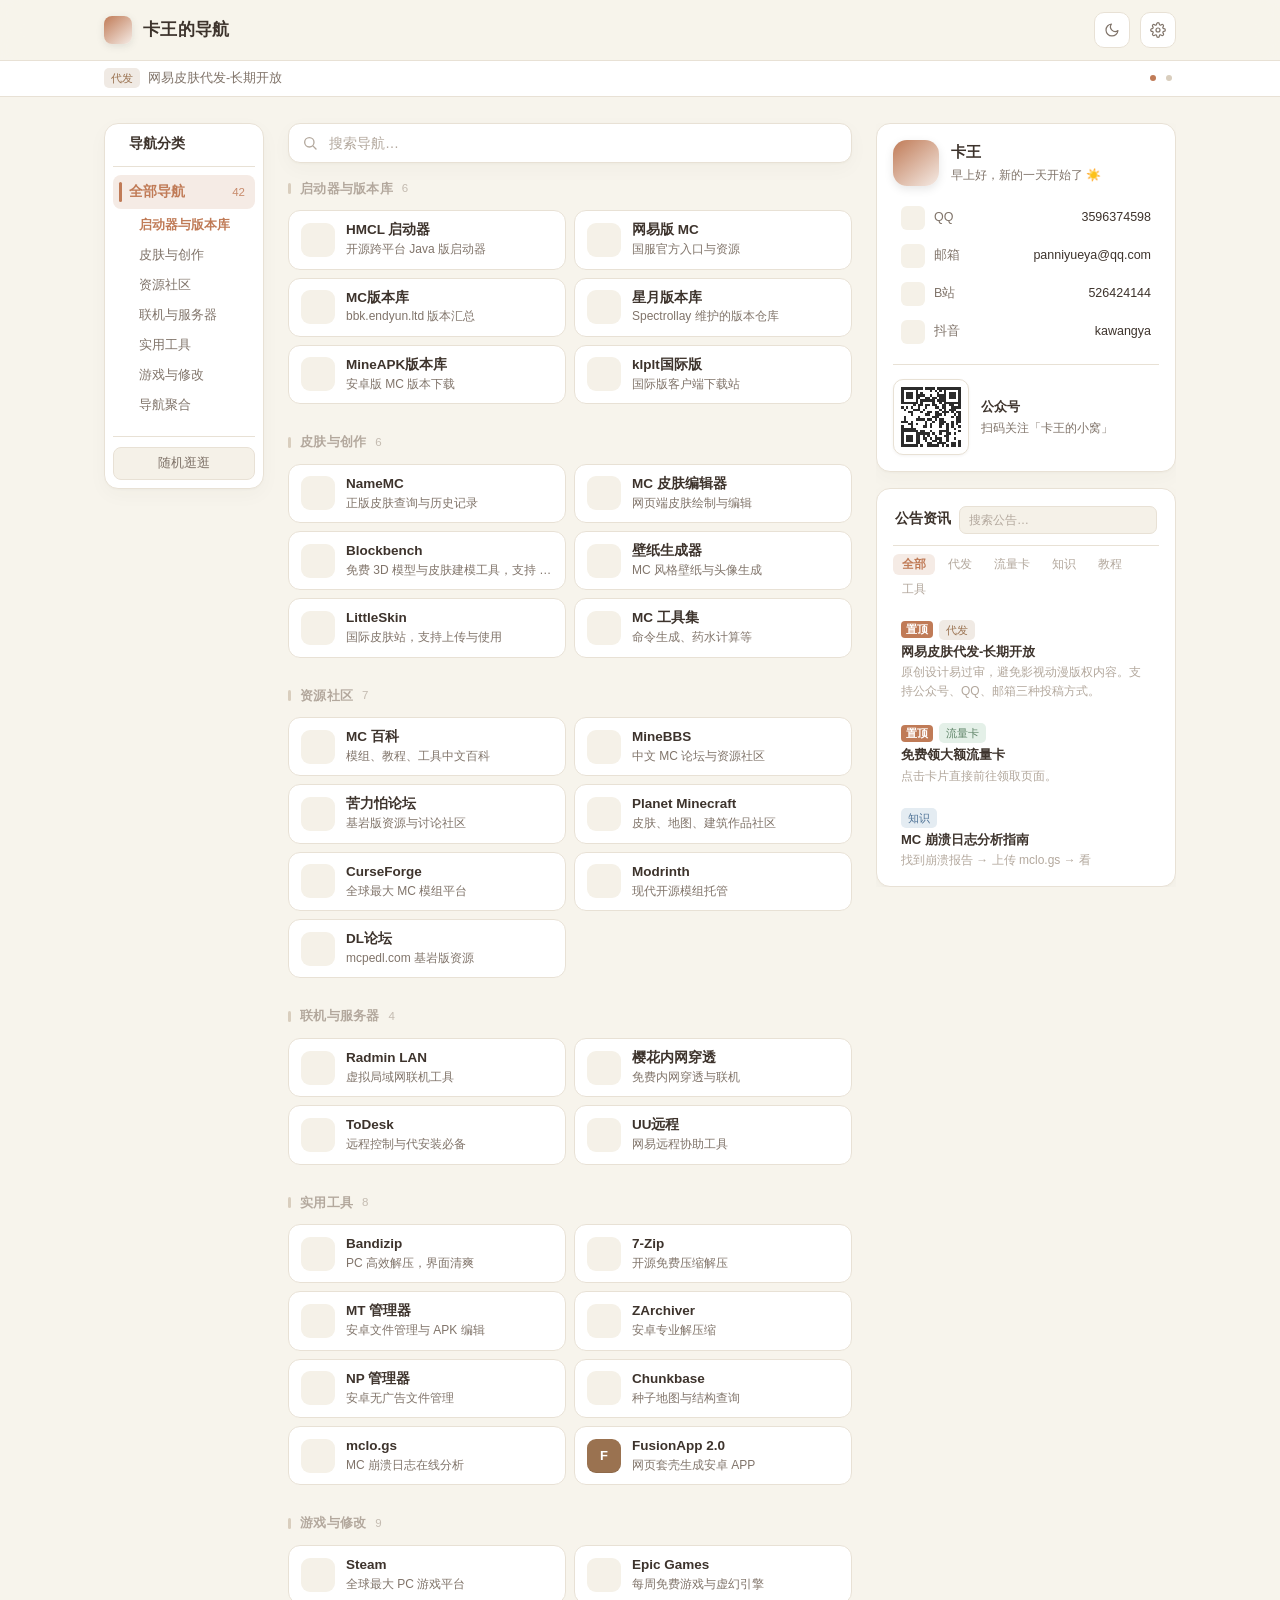
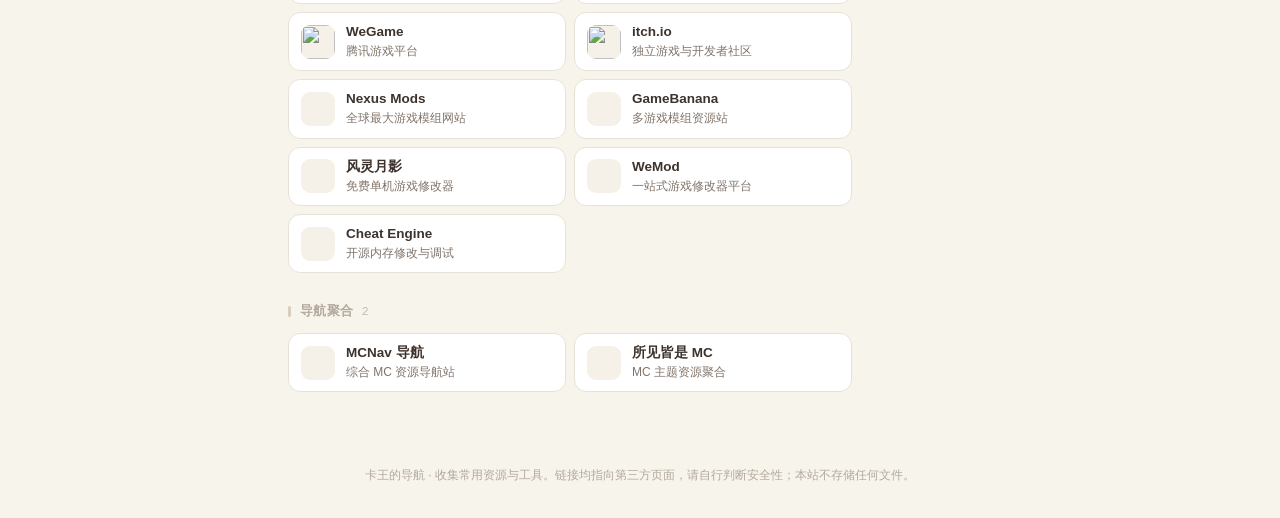
==== 无编辑版/index.html @ 4fa13b23 "1" ====
<!DOCTYPE html>
<html lang="zh-CN" data-theme="light" data-theme-color="orange">
<head>
<meta charset="UTF-8">
<meta name="viewport" content="width=device-width, initial-scale=1">
<meta name="author" content="卡王">
<meta name="description" content="卡王的导航">
<title>卡王的导航</title>
<link rel="icon" href="images/favicon.ico" type="image/x-icon">
<link rel="apple-touch-icon" href="images/apple-touch-icon.png">
<meta property="og:title" content="卡王的导航">
<meta property="og:description" content="资源、工具与实用链接一站式入口">
<meta property="og:type" content="website">
<meta property="og:url" content="https://kawangya.github.io/ceshi/">
<meta property="og:image" content="https://kawangya.github.io/ceshi/images/apple-touch-icon.png">

<script>
  (function () {
    try {
      var s = localStorage.getItem('site.theme');
      var theme;
      if (!s || s === 'system') {
        theme = matchMedia('(prefers-color-scheme: dark)').matches ? 'dark' : 'light';
      } else {
        theme = s;
      }
      document.documentElement.dataset.theme = theme;

      var raw = localStorage.getItem('site.settings');
      if (raw) {
        try {
          var st = JSON.parse(raw);
          if (st && st.themeColor) document.documentElement.dataset.themeColor = st.themeColor;
        } catch (e) {}
      }
      if (!document.documentElement.dataset.themeColor) {
        document.documentElement.dataset.themeColor = 'orange';
      }
    } catch (e) {}
  })();
</script>

<link rel="stylesheet" href="style.css">
</head>
<body>

<header class="topbar">
  <div class="topbar-inner">
    <a class="brand" href="./" title="回到顶部 / 刷新页面">
      <span class="brand-mark">
        <img data-fallback src="images/apple-touch-icon.png" alt="卡王的导航">
      </span>
      <span class="brand-name">卡王的导航</span>
    </a>

    <button id="themeBtn" class="icon-btn" aria-label="切换深浅色模式">
      <svg class="icon-moon" viewBox="0 0 24 24" fill="none" stroke="currentColor" stroke-width="1.8" stroke-linecap="round" stroke-linejoin="round">
        <path d="M21 12.8A9 9 0 1 1 11.2 3a7 7 0 0 0 9.8 9.8z"></path>
      </svg>
      <svg class="icon-sun" viewBox="0 0 24 24" fill="none" stroke="currentColor" stroke-width="1.8" stroke-linecap="round" stroke-linejoin="round">
        <circle cx="12" cy="12" r="4.2"></circle>
        <path d="M12 2v2M12 20v2M4.9 4.9l1.4 1.4M17.7 17.7l1.4 1.4M2 12h2M20 12h2M4.9 19.1l1.4-1.4M17.7 6.3l1.4-1.4"></path>
      </svg>
    </button>

    <button id="settingsBtn" class="icon-btn" aria-label="打开设置">
      <svg viewBox="0 0 24 24" fill="none" stroke="currentColor" stroke-width="1.8" stroke-linecap="round" stroke-linejoin="round">
        <circle cx="12" cy="12" r="3"></circle>
        <path d="M19.4 15a1.65 1.65 0 0 0 .33 1.82l.06.06a2 2 0 0 1 0 2.83 2 2 0 0 1-2.83 0l-.06-.06a1.65 1.65 0 0 0-1.82-.33 1.65 1.65 0 0 0-1 1.51V21a2 2 0 0 1-2 2 2 2 0 0 1-2-2v-.09A1.65 1.65 0 0 0 9 19.4a1.65 1.65 0 0 0-1.82.33l-.06.06a2 2 0 0 1-2.83 0 2 2 0 0 1 0-2.83l.06-.06a1.65 1.65 0 0 0 .33-1.82 1.65 1.65 0 0 0-1.51-1H3a2 2 0 0 1-2-2 2 2 0 0 1 2-2h.09A1.65 1.65 0 0 0 4.6 9a1.65 1.65 0 0 0-.33-1.82l-.06-.06a2 2 0 0 1 0-2.83 2 2 0 0 1 2.83 0l.06.06a1.65 1.65 0 0 0 1.82.33H9a1.65 1.65 0 0 0 1-1.51V3a2 2 0 0 1 2-2 2 2 0 0 1 2 2v.09a1.65 1.65 0 0 0 1 1.51 1.65 1.65 0 0 0 1.82-.33l.06-.06a2 2 0 0 1 2.83 0 2 2 0 0 1 0 2.83l-.06.06a1.65 1.65 0 0 0-.33 1.82V9a1.65 1.65 0 0 0 1.51 1H21a2 2 0 0 1 2 2 2 2 0 0 1-2 2h-.09a1.65 1.65 0 0 0-1.51 1z"></path>
      </svg>
    </button>
  </div>
</header>

<div class="notice-bar" id="noticeBar" hidden>
  <div class="notice-bar-inner">
    <span class="bar-tag" id="barTag"></span>
    <button class="bar-text" id="barText" type="button"></button>
    <span class="bar-dots" id="barDots"></span>
  </div>
</div>

<main class="layout">
  <aside class="cat-col" aria-label="导航大类">
    <h2 class="cat-title">导航分类</h2>
    <div class="cat-nav" id="catNav"></div>
    <div class="cat-foot" id="catFoot" hidden>
      <button class="cat-random" id="catRandom" type="button">随机逛逛</button>
    </div>
  </aside>

  <section class="main-col" aria-label="快捷导航">
    <div class="nav-search" id="navSearch">
      <div class="search-wrap">
        <svg class="search-icon" viewBox="0 0 24 24" fill="none" stroke="currentColor" stroke-width="2" stroke-linecap="round" stroke-linejoin="round">
          <circle cx="11" cy="11" r="7"></circle>
          <line x1="21" y1="21" x2="16.65" y2="16.65"></line>
        </svg>
        <input id="search" type="search" placeholder="搜索导航…" autocomplete="off" aria-label="搜索导航">
      </div>
    </div>
    <div class="group-nav" id="groupNav"></div>
    <div id="navGroups"></div>
    <div class="empty empty-lg" id="navEmpty" hidden>没有找到匹配的站点</div>
  </section>

  <aside class="side-col">
    <section class="panel" aria-label="个人账号">
      <div class="profile-top">
        <div class="avatar">
          <img data-fallback src="images/apple-touch-icon.png" alt="卡王">
        </div>
        <div class="profile-meta">
          <div class="profile-name">卡王</div>
          <div class="profile-bio" id="greetingText">MC 资源 / 皮肤代发 / 工具推荐</div>
        </div>
      </div>

      <div class="account-list">
        <a class="account-item" href="https://qm.qq.com/q/rqS3pr5QkM" target="_blank" rel="noopener" title="QQ：3596374598">
          <span class="acc-ico">
            <img data-fallback src="images/qq.png" alt="QQ">
          </span>
          <span class="acc-label">QQ</span>
          <span class="acc-value">3596374598</span>
        </a>
        <a class="account-item" href="mailto:panniyueya@qq.com" title="邮箱：panniyueya@qq.com">
          <span class="acc-ico">
            <img data-fallback src="images/email.png" alt="邮箱">
          </span>
          <span class="acc-label">邮箱</span>
          <span class="acc-value">panniyueya@qq.com</span>
        </a>
        <a class="account-item" href="https://space.bilibili.com/526424144" target="_blank" rel="noopener" title="哔哩哔哩：526424144">
          <span class="acc-ico">
            <img data-fallback src="images/bilibili.png" alt="B站">
          </span>
          <span class="acc-label">B站</span>
          <span class="acc-value">526424144</span>
        </a>
        <a class="account-item" href="https://v.douyin.com/iLSLj2mq/" target="_blank" rel="noopener" title="抖音：kawangya">
          <span class="acc-ico">
            <img data-fallback src="images/douyin.png" alt="抖音">
          </span>
          <span class="acc-label">抖音</span>
          <span class="acc-value">kawangya</span>
        </a>
      </div>

      <div class="qr-block">
        <a class="qr-code" id="qrCode" href="images/qr.png" target="_blank" rel="noopener" title="点击查看大图">
          <img src="images/qr.png" alt="卡王的小窝 公众号二维码">
        </a>
        <div class="qr-text">
          <div class="qr-title">公众号</div>
          <div class="qr-desc">扫码关注「卡王的小窝」</div>
        </div>
      </div>
    </section>

    <section class="panel" aria-label="公告资讯">
      <div class="panel-head">
        <h2 class="panel-title">公告资讯</h2>
        <div class="notice-search">
          <input id="noticeSearch" type="search" placeholder="搜索公告…" autocomplete="off" aria-label="搜索公告">
        </div>
      </div>
      <div class="notice-tabs" id="noticeTabs"></div>
      <ul class="notice-list" id="noticeList"></ul>
      <div class="empty" id="noticeEmpty" hidden>没有匹配的公告</div>
    </section>
  </aside>
</main>

<section class="friends-section" id="friendsSection" aria-label="友站链接" hidden>
  <div class="friends-inner">
    <span class="friends-label">友站</span>
    <div class="friends-grid" id="friendsGrid"></div>
  </div>
</section>

<footer class="site-footer">
  卡王的导航 · 收集常用资源与工具。链接均指向第三方页面，请自行判断安全性；本站不存储任何文件。
</footer>

<button class="back-top" id="backTop" type="button" aria-label="回到顶部">
  <svg viewBox="0 0 24 24" fill="none" stroke="currentColor" stroke-width="2" stroke-linecap="round" stroke-linejoin="round">
    <path d="M12 19V5M5 12l7-7 7 7"></path>
  </svg>
</button>

<div class="nav-tip" id="navTip" role="tooltip"></div>

<div class="modal-mask" id="modalMask" aria-hidden="true">
  <div class="modal" role="dialog" aria-modal="true" aria-labelledby="modalTitle">
    <div class="modal-head">
      <span class="tag" id="modalTag"></span>
      <button class="modal-close" id="modalClose" type="button" aria-label="关闭">×</button>
    </div>
    <h2 class="modal-title" id="modalTitle"></h2>
    <div class="modal-body" id="modalBody"></div>
    <div class="modal-actions" id="modalActions"></div>
  </div>
</div>

<div class="lightbox" id="lightbox" role="dialog" aria-modal="true" aria-hidden="true" aria-label="图片预览">
  <button class="lightbox-close" id="lightboxClose" type="button" aria-label="关闭">×</button>
  <img class="lightbox-img" id="lightboxImg" alt="">
  <div class="lightbox-bar">
    <button class="lightbox-zoom" id="lightboxZoom" type="button" title="点击重置为 100%">100%</button>
    <a class="lightbox-open" id="lightboxOpen" href="#" target="_blank" rel="noopener">在新标签页打开原图</a>
    <span class="lightbox-hint">滚轮缩放 · 双击放大 · Esc 关闭</span>
  </div>
</div>

<div class="settings-mask" id="settingsMask" aria-hidden="true">
  <aside class="settings-panel" role="dialog" aria-modal="true" aria-labelledby="settingsTitle">
    <div class="settings-head">
      <h2 class="settings-title" id="settingsTitle">设置</h2>
      <button class="settings-close" id="settingsClose" type="button" aria-label="关闭设置">×</button>
    </div>
    <div class="settings-body">
      <div class="setting-item">
        <div class="setting-label">
          <div class="setting-name">主题配色</div>
          <div class="setting-desc">切换网站的整体色彩风格</div>
        </div>
        <div class="theme-colors" id="themeColors"></div>
      </div>
      <div class="setting-item">
        <div class="setting-label">
          <div class="setting-name">跟随系统</div>
          <div class="setting-desc">自动根据设备设置切换深色 / 浅色模式</div>
        </div>
        <label class="switch"><input type="checkbox" id="setFollowSystem"><span class="switch-track"></span></label>
      </div>
      <div class="setting-item">
        <div class="setting-label">
          <div class="setting-name">顶部公告</div>
          <div class="setting-desc">在页面顶部展示置顶公告轮播条</div>
        </div>
        <label class="switch"><input type="checkbox" id="setNoticeBar"><span class="switch-track"></span></label>
      </div>
      <div class="setting-item">
        <div class="setting-label">
          <div class="setting-name">底部友站</div>
          <div class="setting-desc">在页面底部展示友情链接</div>
        </div>
        <label class="switch"><input type="checkbox" id="setShowFriends"><span class="switch-track"></span></label>
      </div>
      <div class="setting-item">
        <div class="setting-label">
          <div class="setting-name">多链接下拉</div>
          <div class="setting-desc">点击含多个链接的卡片时，在下方展开完整列表</div>
        </div>
        <label class="switch"><input type="checkbox" id="setEnableMultiLinks"><span class="switch-track"></span></label>
      </div>
      <div class="setting-item">
        <div class="setting-label">
          <div class="setting-name">默认分类</div>
          <div class="setting-desc">每次打开页面时默认展示的分类</div>
        </div>
        <select class="setting-select" id="setDefaultCategory"><option value="">加载中…</option></select>
      </div>
      <div class="setting-item">
        <div class="setting-label">
          <div class="setting-name">链接打开方式</div>
          <div class="setting-desc">点击导航卡片后的跳转行为</div>
        </div>
        <div class="segmented" id="setOpenMode">
          <button type="button" data-value="new">新标签页</button>
          <button type="button" data-value="self">当前页</button>
        </div>
      </div>
    </div>
    <div class="settings-foot">
      <div class="settings-actions">
        <button class="settings-btn" id="settingsExport" type="button">导出配置</button>
        <button class="settings-btn" id="settingsImport" type="button">导入配置</button>
      </div>
      <button class="settings-reset" id="settingsReset" type="button">恢复默认</button>
      <input type="file" id="settingsFile" accept="application/json,.json" hidden>
    </div>
  </aside>
</div>

<div class="toast" id="toast" role="status" aria-live="polite"></div>

<script src="script.js" defer></script>
</body>
</html>
---- 无编辑版/style.css ----
*, *::before, *::after { box-sizing: border-box; }
[hidden] { display: none !important; }

/* 默认主题：暖阳橘 */
:root { --bg: #F7F4EC; --bg-blur: rgba(247, 244, 236, .82); --surface: #FFFFFF; --surface-2: #F5F1E8; --border: #E8E1D5; --border-strong: #D9CEBE; --text: #3D332C; --text-dim: #80746A; --text-mute: #B3A89D; --accent: #C07B57; --accent-soft: #F5EBE5; --dot: #C07B57; --radius: 14px; --shadow: 0 1px 2px rgba(61, 51, 44, .03), 0 6px 20px rgba(61, 51, 44, .03); --shadow-hover: 0 2px 4px rgba(61, 51, 44, .04), 0 10px 26px rgba(61, 51, 44, .05); }
[data-theme="dark"] { --bg: #1A1816; --bg-blur: rgba(26, 24, 22, .82); --surface: #221F1C; --surface-2: #292521; --border: #36312C; --border-strong: #49423A; --text: #E6E3DF; --text-dim: #9F9791; --text-mute: #736C65; --accent: #D09A72; --accent-soft: #362B24; --dot: #D97757; --shadow: 0 1px 2px rgba(0, 0, 0, .4), 0 6px 20px rgba(0, 0, 0, .3); --shadow-hover: 0 2px 4px rgba(0, 0, 0, .45), 0 10px 26px rgba(0, 0, 0, .35); }

/* 主题：海蓝 */
[data-theme-color="default"] { --bg: #F4F6F8; --bg-blur: rgba(244, 246, 248, .82); --surface: #FFFFFF; --surface-2: #F8FAFC; --border: #E2E8F0; --border-strong: #CBD5E1; --text: #26323F; --text-dim: #627284; --text-mute: #94A3B8; --accent: #3F729B; --accent-soft: #E8F1F7; --shadow: 0 1px 2px rgba(30, 41, 59, .03), 0 6px 20px rgba(30, 41, 59, .03); --shadow-hover: 0 2px 4px rgba(30, 41, 59, .04), 0 10px 26px rgba(30, 41, 59, .05); }
[data-theme="dark"][data-theme-color="default"] { --bg: #131A22; --bg-blur: rgba(19, 26, 34, .82); --surface: #1C2631; --surface-2: #151E27; --border: #2D3B4A; --border-strong: #415366; --text: #E2E8F0; --text-dim: #8A9CAF; --text-mute: #5C6E82; --accent: #7BA4C4; --accent-soft: #1E3348; --shadow: 0 1px 2px rgba(0, 0, 0, .4), 0 6px 20px rgba(0, 0, 0, .3); --shadow-hover: 0 2px 4px rgba(0, 0, 0, .45), 0 10px 26px rgba(0, 0, 0, .35); }

/* 护眼绿 */
[data-theme-color="green"] { --bg:#F3F5F1; --bg-blur:rgba(243,245,241,.82); --surface:#FFFFFF; --surface-2:#F0F3EE; --border:#E2E7DF; --border-strong:#CDD5C8; --text:#2E362F; --text-dim:#6B766D; --text-mute:#98A69B; --accent:#5C8D76; --accent-soft:#E6F0EA; --dot:#5C8D76; }
[data-theme="dark"][data-theme-color="green"] { --bg:#181B19; --bg-blur:rgba(24,27,25,.82); --surface:#202421; --surface-2:#262B27; --border:#303732; --border-strong:#424B44; --text:#E2E5E3; --text-dim:#909A93; --text-mute:#68716B; --accent:#7BB391; --accent-soft:#26342B; }

/* 极客紫 */
[data-theme-color="purple"] { --bg:#F6F4F9; --bg-blur:rgba(246,244,249,.82); --surface:#FFFFFF; --surface-2:#F1EEF6; --border:#E3DEF0; --border-strong:#D0C9E0; --text:#2E2B36; --text-dim:#716B80; --text-mute:#A39DB3; --accent:#7E6B8F; --accent-soft:#EBE6F0; --dot:#7E6B8F; }
[data-theme="dark"][data-theme-color="purple"] { --bg:#1A181D; --bg-blur:rgba(26,24,29,.82); --surface:#211E24; --surface-2:#28242C; --border:#35303A; --border-strong:#484150; --text:#E3E0E8; --text-dim:#9A95A3; --text-mute:#706A7A; --accent:#A997BC; --accent-soft:#2F2838; }

/* 樱花粉 */
[data-theme-color="pink"] { --bg:#F9F5F6; --bg-blur:rgba(249,245,246,.82); --surface:#FFFFFF; --surface-2:#F6EFEF; --border:#EEDFE1; --border-strong:#DEC8CA; --text:#3B3234; --text-dim:#857377; --text-mute:#B5A3A6; --accent:#B26A76; --accent-soft:#F5E6E8; --dot:#B26A76; }
[data-theme="dark"][data-theme-color="pink"] { --bg:#1C1819; --bg-blur:rgba(28,24,25,.82); --surface:#241F20; --surface-2:#2B2526; --border:#3A3133; --border-strong:#4F4245; --text:#EAE1E3; --text-dim:#A39496; --text-mute:#756568; --accent:#CF8E9A; --accent-soft:#3A272A; }

/* 抹茶青 */
[data-theme-color="cyan"] { --bg:#F2F7F6; --bg-blur:rgba(242,247,246,.82); --surface:#FFFFFF; --surface-2:#EAF2F1; --border:#DDE8E6; --border-strong:#C4D6D3; --text:#263331; --text-dim:#687C78; --text-mute:#94AAA6; --accent:#3E8A7B; --accent-soft:#E2F0ED; --dot:#3E8A7B; }
[data-theme="dark"][data-theme-color="cyan"] { --bg:#141918; --bg-blur:rgba(20,25,24,.82); --surface:#1C2220; --surface-2:#222A28; --border:#2D3835; --border-strong:#404F4B; --text:#E1E8E6; --text-dim:#8B9D99; --text-mute:#62736F; --accent:#68B8A6; --accent-soft:#1C362F; }

/* 晨雾灰 */
[data-theme-color="gray"] { --bg:#F5F5F5; --bg-blur:rgba(245,245,245,.82); --surface:#FFFFFF; --surface-2:#F0F0F0; --border:#E5E5E5; --border-strong:#D4D4D4; --text:#262626; --text-dim:#737373; --text-mute:#A3A3A3; --accent:#595959; --accent-soft:#F0F0F0; --dot:#595959; }
[data-theme="dark"][data-theme-color="gray"] { --bg:#181818; --bg-blur:rgba(24,24,24,.82); --surface:#202020; --surface-2:#262626; --border:#333333; --border-strong:#474747; --text:#E5E5E5; --text-dim:#9E9E9E; --text-mute:#707070; --accent:#A3A3A3; --accent-soft:#2E2E2E; }

/* 石墨蓝 */
[data-theme-color="indigo"] { --bg:#F2F4F8; --bg-blur:rgba(242,244,248,.82); --surface:#FFFFFF; --surface-2:#EAEDF3; --border:#DCE1E9; --border-strong:#C5CDD9; --text:#242B36; --text-dim:#626F82; --text-mute:#8E9AA9; --accent:#465E7B; --accent-soft:#E5EAF0; --dot:#465E7B; }
[data-theme="dark"][data-theme-color="indigo"] { --bg:#12161C; --bg-blur:rgba(18,22,28,.82); --surface:#1A2028; --surface-2:#202731; --border:#2B3542; --border-strong:#3E4C5E; --text:#E0E5EB; --text-dim:#8B9AAC; --text-mute:#647386; --accent:#7A96B8; --accent-soft:#212F40; }

/* 基础重置 */
html { scroll-behavior: smooth; }
body { margin: 0; background: var(--bg); color: var(--text); font-family: -apple-system, BlinkMacSystemFont, "Segoe UI", "PingFang SC", "Hiragino Sans GB", "Microsoft YaHei", "Helvetica Neue", sans-serif; font-size: 14.5px; line-height: 1.65; -webkit-font-smoothing: antialiased; -moz-osx-font-smoothing: grayscale; transition: background-color .3s ease, color .3s ease; }
body.modal-open { overflow: hidden; }
::-webkit-scrollbar { width: 10px; height: 10px; }
::-webkit-scrollbar-track { background: var(--bg); }
::-webkit-scrollbar-thumb { background: var(--border-strong); border-radius: 10px; border: 2px solid var(--bg); }
::-webkit-scrollbar-thumb:hover { background: var(--text-mute); }

/* 图标通用 */
.brand-mark, .avatar, .acc-ico, .nav-ico, .friend-ico { position: relative; overflow: hidden; flex-shrink: 0; }
.brand-mark img, .avatar img, .friend-ico img { position: absolute; inset: 0; width: 100%; height: 100%; object-fit: cover; display: block; border-radius: inherit; }
.brand-mark { width: 28px; height: 28px; }
.avatar { width: 46px; height: 46px; }
.friend-ico { width: 18px; height: 18px; }
.qr-code { width: 76px; height: 76px; }

/* 顶栏 */
.topbar { position: sticky; top: 0; z-index: 50; background: var(--bg-blur); backdrop-filter: blur(14px) saturate(1.5); -webkit-backdrop-filter: blur(14px) saturate(1.5); border-bottom: 1px solid var(--border); transition: background-color .3s ease, border-color .3s ease; }
.topbar-inner { max-width: 1120px; margin: 0 auto; padding: 0 24px; height: 60px; display: flex; align-items: center; gap: 10px; }
.brand { display: flex; align-items: center; gap: 11px; margin-right: auto; font-weight: 600; font-size: 16.5px; letter-spacing: .02em; flex-shrink: 0; text-decoration: none; color: inherit; cursor: pointer; border-radius: 8px; transition: opacity .18s ease; }
.brand:hover { opacity: .78; }
.brand:focus-visible { outline: 2px solid var(--accent); outline-offset: 3px; }
.brand-mark { border-radius: 8px; background: linear-gradient(140deg, var(--accent), var(--accent-soft)); box-shadow: 0 2px 8px rgba(0, 0, 0, .1); }
.search-wrap { position: relative; flex: 1 1 auto; min-width: 0; }
.search-wrap input { width: 100%; height: 36px; padding: 0 14px 0 36px; border-radius: 10px; border: 1px solid var(--border); background: var(--surface-2); color: var(--text); font-family: inherit; font-size: 13.5px; outline: none; transition: border-color .2s, background-color .2s, box-shadow .2s; }
.search-wrap input::placeholder { color: var(--text-mute); }
.search-wrap input:focus { border-color: var(--accent); background: var(--surface); box-shadow: 0 0 0 3px var(--accent-soft); }
.search-icon { position: absolute; left: 12px; top: 50%; transform: translateY(-50%); width: 15px; height: 15px; color: var(--text-mute); pointer-events: none; }
.icon-btn { width: 36px; height: 36px; flex-shrink: 0; display: grid; place-items: center; border-radius: 10px; border: 1px solid var(--border); background: var(--surface); color: var(--text-dim); cursor: pointer; transition: color .2s, border-color .2s, background-color .2s; }
.icon-btn:hover { color: var(--text); border-color: var(--border-strong); }
.icon-btn svg { width: 16px; height: 16px; }
[data-theme="light"] .icon-sun { display: none; }
[data-theme="dark"] .icon-moon { display: none; }

/* 公告条 */
.notice-bar { background: var(--surface); border-bottom: 1px solid var(--border); font-size: 12.5px; transition: background-color .3s ease, border-color .3s ease; }
.notice-bar-inner { max-width: 1120px; margin: 0 auto; padding: 7px 24px; display: flex; align-items: center; gap: 8px; min-height: 30px; }
.bar-tag { flex-shrink: 0; font-size: 11px; font-weight: 500; padding: 1px 7px; border-radius: 5px; background: var(--accent-soft); color: var(--accent); }
.bar-text { flex: 1; min-width: 0; padding: 0; border: none; background: transparent; font: inherit; color: var(--text-dim); text-align: left; white-space: nowrap; overflow: hidden; text-overflow: ellipsis; cursor: pointer; transition: color .18s ease; }
.bar-text:hover { color: var(--text); }
.bar-dots { display: flex; align-items: center; gap: 2px; flex-shrink: 0; }
.bar-dot-item { width: 14px; height: 14px; padding: 4px; border: none; border-radius: 50%; background: transparent; cursor: pointer; position: relative; }
.bar-dot-item::after { content: ''; position: absolute; inset: 4px; border-radius: 50%; background: var(--border-strong); transition: background-color .18s ease; }
.bar-dot-item.active::after { background: var(--accent); }

/* 布局 */
.layout { max-width: 1120px; margin: 0 auto; padding: 26px 24px 56px; display: grid; grid-template-columns: 160px minmax(0, 1fr) 300px; gap: 24px; align-items: start; }
.cat-col { position: sticky; top: 84px; padding: 8px; background: var(--surface); border: 1px solid var(--border); border-radius: var(--radius); box-shadow: var(--shadow); }
.cat-title { margin: 0 0 8px; padding: 1px 2px 11px 16px; font-size: 13.5px; font-weight: 600; color: var(--text); border-bottom: 1px solid var(--border); }
.cat-nav { display: flex; flex-direction: column; gap: 2px; }
.cat-tab { position: relative; display: flex; align-items: center; justify-content: space-between; gap: 8px; width: 100%; padding: 8px 10px 8px 16px; border: none; border-radius: 8px; background: transparent; color: var(--text-dim); font-family: inherit; font-size: 13.5px; font-weight: 500; text-align: left; cursor: pointer; transition: color .18s ease, background-color .18s ease; }
.cat-tab::before { content: ''; position: absolute; left: 6px; top: 50%; transform: translateY(-50%); width: 3px; height: 14px; border-radius: 2px; background: transparent; transition: background-color .18s ease, height .18s ease; }
.cat-tab:hover { color: var(--text); background: var(--surface-2); }
.cat-tab:hover::before { background: var(--border-strong); height: 18px; }
.cat-tab.active { color: var(--accent); background: var(--accent-soft); font-weight: 600; }
.cat-tab.active::before { background: var(--accent); height: 20px; }
.cat-tab-name { min-width: 0; overflow: hidden; text-overflow: ellipsis; white-space: nowrap; }
.cat-tab-count { flex-shrink: 0; font-size: 11.5px; font-weight: 500; color: var(--text-mute); opacity: .75; }
.cat-tab.active .cat-tab-count { color: var(--accent); opacity: .85; }
.cat-foot { margin-top: 10px; padding-top: 10px; border-top: 1px solid var(--border); }
.cat-random { display: block; width: 100%; padding: 7px 10px; border: 1px solid var(--border); border-radius: 8px; background: var(--surface-2); color: var(--text-dim); font-family: inherit; font-size: 12.5px; font-weight: 500; cursor: pointer; transition: all .18s ease; }
.cat-random:hover { color: var(--accent); background: var(--accent-soft); border-color: transparent; }
.cat-random:active { transform: scale(.98); }

/* 主区域 */
.nav-search { position: sticky; top: 60px; z-index: 20; padding: 8px 0 16px; background: var(--bg); }
.nav-search .search-wrap { width: 100%; }
.nav-search .search-wrap input { height: 40px; padding: 0 16px 0 40px; font-size: 14px; border-radius: 12px; background: var(--surface); box-shadow: var(--shadow); }
.nav-search .search-wrap input::placeholder { color: var(--text-mute); }
.nav-search .search-wrap input:focus { background: var(--surface); box-shadow: 0 0 0 3px var(--accent-soft), var(--shadow); }
.nav-search .search-icon { left: 14px; width: 16px; height: 16px; }
.group-nav { display: flex; gap: 6px; overflow-x: auto; padding-bottom: 3px; margin-bottom: 18px; scrollbar-width: none; }
.group-nav::-webkit-scrollbar { display: none; }
.chip { flex-shrink: 0; padding: 5px 12px; border-radius: 8px; border: 1px solid var(--border); background: var(--surface); color: var(--text-dim); font-family: inherit; font-size: 12.5px; cursor: pointer; transition: all .18s; }
.chip:hover { border-color: var(--border-strong); color: var(--text); }
.chip.active { background: var(--accent-soft); color: var(--accent); border-color: transparent; font-weight: 600; }
.nav-group + .nav-group { margin-top: 28px; }
.group-title { display: flex; align-items: center; gap: 9px; margin: 0 0 11px; font-size: 12.5px; font-weight: 600; color: var(--text-mute); letter-spacing: .02em; position: relative; }
.group-title::before { content: ''; width: 3px; height: 11px; border-radius: 2px; background: var(--border-strong); }
.group-count { font-weight: 400; font-size: 11.5px; color: var(--text-mute); opacity: .75; }

/* 卡片 */
.nav-grid { display: grid; grid-template-columns: repeat(auto-fill, minmax(200px, 1fr)); gap: 10px; align-items: stretch; }
.layout > *, .nav-grid > * { min-width: 0; }
.nav-card { position: relative; display: flex; align-items: center; gap: 11px; height: 100%; padding: 12px 13px; border: 1px solid var(--border); border-radius: 12px; background: var(--surface); text-decoration: none; color: inherit; transition: border-color .18s ease, box-shadow .18s ease, transform .18s ease, background-color .3s ease; overflow: hidden; }
@media (hover: none) { .nav-card { -webkit-touch-callout: none; -webkit-user-select: none; user-select: none; } }
.nav-card:hover { border-color: var(--border-strong); box-shadow: var(--shadow-hover); transform: translateY(-1px); }
.nav-card:focus-visible { outline: 2px solid var(--accent); outline-offset: 2px; }
.nav-ico { display: grid; place-items: center; border-radius: 9px; color: #fff; font-size: 13px; font-weight: 600; line-height: 1; box-shadow: inset 0 -1px 0 rgba(0, 0, 0, .08); background: var(--surface-2); width: 34px; height: 34px; }
.nav-ico.nav-ico-img { background: var(--surface-2) !important; border: none; box-shadow: none; overflow: hidden; }
[data-theme="dark"] .nav-ico.nav-ico-img,
[data-theme="dark"] .acc-ico {
  background: rgba(255, 255, 255, 0.1) !important;
  border: 1px solid rgba(255, 255, 255, 0.05);
  box-shadow: inset 0 0 0 1px rgba(0, 0, 0, 0.05);
}
.nav-ico.nav-ico-img img { position: static !important; width: 100% !important; height: 100% !important; object-fit: contain !important; padding: 0; border-radius: 0; }
.nav-info { min-width: 0; flex: 1; overflow: hidden; display: flex; flex-direction: column; gap: 1px; }
.nav-name { font-size: 13.5px; font-weight: 600; color: var(--text); line-height: 1.4; white-space: nowrap; overflow: hidden; text-overflow: ellipsis; }
.nav-desc { font-size: 12px; line-height: 1.45; color: var(--text-dim); white-space: nowrap; overflow: hidden; text-overflow: ellipsis; }
.nav-info-btn { display: none; position: absolute; right: 8px; bottom: 8px; width: 18px; height: 18px; border-radius: 50%; border: 1px solid var(--border-strong); background: var(--surface-2); color: var(--text-dim); font-family: Georgia, serif; font-size: 11px; font-weight: 700; font-style: italic; line-height: 1; align-items: center; justify-content: center; cursor: pointer; padding: 0; z-index: 2; }
@media (hover: none) { .nav-card[data-truncated="true"] { padding-right: 34px; } .nav-card[data-truncated="true"] .nav-info-btn { display: flex; } }
mark { background: transparent; color: var(--accent); font-weight: 700; padding: 0; }
.nav-card.dropdown-open { border-color: var(--accent); box-shadow: 0 0 0 3px var(--accent-soft); }

/* 内联下拉 */
.inline-links { position: fixed; z-index: 85; display: flex; flex-direction: column; gap: 2px; padding: 6px; border-radius: 10px; border: 1px solid var(--border); background: var(--surface); box-shadow: 0 8px 24px rgba(0, 0, 0, .12), 0 2px 6px rgba(0, 0, 0, .06); opacity: 0; transform: translateY(-4px); transition: opacity .15s ease, transform .15s ease; max-height: 60vh; overflow-y: auto; }
.inline-links.show { opacity: 1; transform: none; }
[data-theme="dark"] .inline-links { box-shadow: 0 8px 24px rgba(0, 0, 0, .55), 0 2px 6px rgba(0, 0, 0, .3); }
.inline-link { display: flex; align-items: center; gap: 6px; padding: 9px 12px; border-radius: 8px; text-decoration: none; color: var(--text); font-size: 13.5px; font-weight: 500; line-height: 1.4; min-height: 40px; cursor: pointer; transition: background-color .15s ease, color .15s ease; }
.inline-link:hover, .inline-link:focus-visible { background: var(--accent-soft); color: var(--accent); outline: none; }
.inline-link-text { overflow: hidden; text-overflow: ellipsis; white-space: nowrap; }
.inline-link-badge { flex-shrink: 0; font-size: 10.5px; font-weight: 600; padding: 1px 5px; border-radius: 4px; background: var(--dot); color: #fff; line-height: 1.4; }
@media (max-width: 640px) { .inline-links { padding: 5px; } .inline-link { padding: 9px 12px; min-height: 42px; } }

/* 提示浮层 */
.nav-tip { position: fixed; z-index: 80; max-width: min(280px, calc(100vw - 24px)); padding: 8px 11px; border-radius: 9px; background: #3A3733; color: #F5F4F1; font-size: 12px; line-height: 1.65; box-shadow: 0 6px 20px rgba(40, 34, 28, .2); opacity: 0; visibility: hidden; transform: translateY(-4px); transition: opacity .16s ease, transform .16s ease, visibility .16s; pointer-events: none; word-break: break-word; }
.nav-tip.show { opacity: 1; visibility: visible; transform: none; }
[data-theme="dark"] .nav-tip { background: #D6D2CA; color: #191918; box-shadow: 0 6px 20px rgba(0, 0, 0, .45); }
@media (hover: none) { .nav-tip { pointer-events: auto; cursor: pointer; font-size: 13px; padding: 10px 13px; } }

/* 骨架屏 */
@keyframes skeleton-shimmer { 0% { background-position: 200% 0; } 100% { background-position: -200% 0; } }
.skeleton { background: linear-gradient(90deg, var(--surface-2) 25%, var(--surface) 50%, var(--surface-2) 75%); background-size: 200% 100%; animation: skeleton-shimmer 1.4s ease-in-out infinite; border-radius: 8px; }
.skeleton-group-title { width: 120px; height: 12px; margin-bottom: 11px; }
.skeleton-card { height: 62px; border-radius: 12px; }
.skeleton-notice { height: 56px; border-radius: 10px; margin-bottom: 6px; }

/* 右侧栏 */
.side-col { display: flex; flex-direction: column; gap: 16px; }
.panel { background: var(--surface); border: 1px solid var(--border); border-radius: var(--radius); box-shadow: var(--shadow); padding: 16px; }
.profile-top { display: flex; align-items: center; gap: 12px; margin-bottom: 14px; }
.avatar { display: grid; place-items: center; border-radius: 14px; background: linear-gradient(140deg, var(--accent), var(--accent-soft)); color: #fff; font-size: 18px; font-weight: 600; box-shadow: 0 3px 10px rgba(0, 0, 0, .1); }
.profile-meta { min-width: 0; }
.profile-name { font-size: 14.5px; font-weight: 600; white-space: nowrap; overflow: hidden; text-overflow: ellipsis; }
.profile-bio { margin-top: 1px; font-size: 12px; color: var(--text-dim); line-height: 1.5; }
.account-list { display: flex; flex-direction: column; gap: 2px; }
.account-item { display: flex; align-items: center; gap: 9px; padding: 6px 8px; border-radius: 9px; text-decoration: none; color: inherit; transition: background-color .16s ease; }
.account-item:hover { background: var(--surface-2); }

/* 账号图标 */
.acc-ico { display: grid; place-items: center; border-radius: 6px; background: var(--surface-2); border: none; box-shadow: none; width: 24px; height: 24px; flex-shrink: 0; overflow: hidden; }
.acc-ico img { position: static !important; width: 100% !important; height: 100% !important; object-fit: contain !important; padding: 0; border-radius: 0; }

.acc-label { font-size: 12.5px; color: var(--text-dim); flex-shrink: 0; }
.acc-value { margin-left: auto; font-size: 12.5px; font-weight: 500; color: var(--text); white-space: nowrap; overflow: hidden; text-overflow: ellipsis; }
.qr-block { display: flex; align-items: center; gap: 12px; margin-top: 14px; padding-top: 14px; border-top: 1px solid var(--border); }
.qr-code { display: block; flex-shrink: 0; padding: 5px; border-radius: 10px; background: #fff; border: 1px solid var(--border); box-shadow: 0 1px 3px rgba(60, 50, 40, .06); text-decoration: none; }
.qr-code img, .qr-code svg { display: block; width: 100%; height: 100%; }
.qr-code img { object-fit: contain; border-radius: 6px; cursor: zoom-in; }
.qr-text { min-width: 0; }
.qr-title { font-size: 13px; font-weight: 600; }
.qr-desc { margin-top: 2px; font-size: 12px; line-height: 1.55; color: var(--text-dim); }

/* 公告列表 */
.panel-head { display: flex; align-items: center; gap: 8px; padding: 1px 2px 11px; border-bottom: 1px solid var(--border); margin-bottom: 8px; }
.panel-title { margin: 0; font-size: 13.5px; font-weight: 600; flex-shrink: 0; }
.notice-search { flex: 1 1 auto; min-width: 0; margin-left: auto; }
.notice-search input { width: 100%; height: 28px; padding: 0 9px; border-radius: 7px; border: 1px solid var(--border); background: var(--surface-2); color: var(--text); font-family: inherit; font-size: 12px; outline: none; transition: all .2s; }
.notice-search input::placeholder { color: var(--text-mute); }
.notice-search input:focus { border-color: var(--accent); background: var(--surface); box-shadow: 0 0 0 2px var(--accent-soft); }
.notice-tabs { display: flex; flex-wrap: wrap; gap: 4px; margin-bottom: 6px; }
.notice-tab { padding: 3px 9px; border: none; border-radius: 6px; background: transparent; color: var(--text-mute); font-family: inherit; font-size: 11.5px; cursor: pointer; transition: all .16s; }
.notice-tab:hover { background: var(--surface-2); color: var(--text-dim); }
.notice-tab.active { background: var(--accent-soft); color: var(--accent); font-weight: 600; }
.notice-list { list-style: none; margin: 0; padding: 0; }
.notice { display: flex; gap: 2px; padding: 10px 8px; border-radius: 10px; cursor: pointer; transition: background-color .18s ease; }
.notice + .notice { margin-top: 2px; }
.notice:hover, .notice:focus-visible { background: var(--surface-2); outline: none; box-shadow: 0 0 0 2px var(--accent-soft); }
.notice-body { min-width: 0; flex: 1; }
.notice-meta { display: flex; align-items: center; gap: 6px; margin-bottom: 2px; flex-wrap: wrap; }
.tag { font-size: 11px; font-weight: 500; padding: 1px 7px; border-radius: 5px; background: var(--accent-soft); color: var(--accent); }
.tag-skin { background: #F0EAE4; color: #9A7250; }
.tag-card { background: #E4F0E8; color: #5F8468; }
.tag-serve { background: #EBE6F0; color: #7A6E96; }
.tag-know { background: #E4ECF2; color: #4E7296; }
.tag-tutor { background: #E8EAF0; color: #5B6B8C; }
.tag-tool { background: #F0E8EC; color: #8C5B6B; }
[data-theme="dark"] .tag-skin { background: #332B24; color: #D0A882; }
[data-theme="dark"] .tag-card { background: #243329; color: #8FC09E; }
[data-theme="dark"] .tag-serve { background: #2D2833; color: #B0A0C8; }
[data-theme="dark"] .tag-know { background: #24303A; color: #8FB4D2; }
[data-theme="dark"] .tag-tutor { background: #252A33; color: #9AA8C0; }
[data-theme="dark"] .tag-tool { background: #33252A; color: #C09AA8; }
.pin { font-size: 10.5px; font-weight: 600; padding: 0 5px; border-radius: 4px; background: var(--dot); color: #fff; line-height: 1.6; }
.notice h3 { margin: 0 0 1px; font-size: 13px; font-weight: 600; line-height: 1.55; color: var(--text); }
.notice p { margin: 0; font-size: 12px; line-height: 1.6; color: var(--text-mute); display: -webkit-box; -webkit-line-clamp: 2; -webkit-box-orient: vertical; overflow: hidden; }
.empty { padding: 26px 12px; text-align: center; font-size: 12.5px; color: var(--text-mute); display: flex; flex-direction: column; align-items: center; justify-content: center; }
.empty-lg { padding: 60px 20px; font-size: 13.5px; }
.notice-list:empty { flex: 0 !important; padding: 0 !important; }
.side-col .panel > .empty { flex: 1; }

/* 弹窗基础 */
.modal-mask { position: fixed; inset: 0; z-index: 100; display: flex; align-items: center; justify-content: center; padding: 24px; background: rgba(30, 28, 24, .38); backdrop-filter: blur(4px); opacity: 0; visibility: hidden; transition: all .22s; }
.modal-mask.show { opacity: 1; visibility: visible; }
.modal { width: 100%; max-width: 560px; max-height: 82vh; display: flex; flex-direction: column; overflow: hidden; background: var(--surface); border: 1px solid var(--border); border-radius: 16px; box-shadow: 0 12px 40px rgba(40, 34, 28, .18); transform: translateY(10px) scale(.98); transition: transform .22s; }
.modal-mask.show .modal { transform: none; }
.modal-head { display: flex; align-items: center; gap: 8px; padding: 20px 24px 0; flex-shrink: 0; }
.modal-close { margin-left: auto; width: 30px; height: 30px; border: none; border-radius: 8px; background: transparent; color: var(--text-mute); font-size: 20px; cursor: pointer; }
.modal-close:hover { background: var(--surface-2); color: var(--text); }
.modal-title { margin: 10px 0 0; padding: 0 24px; flex-shrink: 0; font-size: 16.5px; font-weight: 600; color: var(--text); }
.modal-body { flex: 1 1 auto; min-height: 0; overflow-y: auto; padding: 14px 24px; font-size: 13.5px; line-height: 1.75; color: var(--text-dim); word-break: break-word; }
.modal-body.plain { white-space: pre-line; }
.modal-actions { display: flex; gap: 8px; flex-wrap: wrap; padding: 14px 24px 20px; flex-shrink: 0; border-top: 1px solid var(--border); justify-content: flex-end; }
.modal-btn { display: inline-flex; align-items: center; padding: 8px 16px; border-radius: 9px; background: var(--accent); color: #fff; font-size: 13px; text-decoration: none; transition: all .18s; }
.modal-btn:hover { opacity: .88; transform: translateY(-1px); }
.modal-btn.ghost { background: transparent; color: var(--accent); border: 1px solid var(--border-strong); }
.modal-btn.ghost:hover { background: var(--accent-soft); border-color: transparent; }

/* 公告内容排版 */
.section + .section { margin-top: 18px; }
.section-title { display: flex; align-items: center; gap: 7px; margin: 0 0 8px; font-size: 13px; font-weight: 600; color: var(--text); }
.section-title::before { content: ''; width: 3px; height: 12px; border-radius: 2px; background: var(--accent); flex-shrink: 0; }
.section-text { margin: 0; font-size: 13px; line-height: 1.75; color: var(--text-dim); }
.section-text a, .num-list a, .kv-value a { color: var(--accent); text-decoration: none; border-bottom: 1px dashed var(--accent); }
.section-text a:hover, .num-list a:hover, .kv-value a:hover { border-bottom-style: solid; }
.section-text code, .num-list code, .kv-value code { padding: 1px 5px; border-radius: 4px; background: var(--surface-2); color: var(--text); font-family: monospace; font-size: 12px; }
.kv-list { display: flex; flex-direction: column; gap: 7px; margin: 0; padding: 0; list-style: none; }
.kv-item { display: grid; grid-template-columns: 78px 1fr; gap: 10px; align-items: baseline; font-size: 13px; }
.kv-label { color: var(--text-mute); font-weight: 500; flex-shrink: 0; font-family: monospace; font-size: 12px; }
.kv-value { color: var(--text); min-width: 0; word-break: break-word; }
.kv-note { display: block; margin-top: 1px; font-size: 12px; color: var(--text-mute); }
.num-list { margin: 0; padding: 0; list-style: none; counter-reset: item; display: flex; flex-direction: column; gap: 8px; }
.num-list li { position: relative; padding-left: 22px; font-size: 13px; line-height: 1.7; color: var(--text-dim); counter-increment: item; }
.num-list li::before { content: counter(item); position: absolute; left: 0; top: 2px; width: 16px; height: 16px; display: grid; place-items: center; border-radius: 50%; background: var(--accent-soft); color: var(--accent); font-size: 10px; font-weight: 600; line-height: 1; }
.section-figure { margin: 0; }
.section-figure a { display: block; text-decoration: none; }
.section-figure img { display: block; max-width: 100%; height: auto; margin: 0 auto; border-radius: 10px; border: 1px solid var(--border); background: var(--surface-2); cursor: zoom-in; transition: opacity .18s ease; }
.section-figure a:hover img { opacity: .92; }
.section-figure figcaption { margin-top: 7px; font-size: 12px; color: var(--text-mute); text-align: center; }
.section-img-fail { padding: 26px 12px; text-align: center; font-size: 12px; color: var(--text-mute); background: var(--surface-2); border: 1px dashed var(--border-strong); border-radius: 10px; }
.modal-body img { max-width: 100%; height: auto; border-radius: 8px; }

/* 图片灯箱 */
.lightbox { position: fixed; inset: 0; z-index: 120; display: flex; align-items: center; justify-content: center; padding: 40px 24px 76px; background: rgba(15, 14, 12, .88); backdrop-filter: blur(6px); opacity: 0; visibility: hidden; transition: all .2s; cursor: default; overflow: hidden; touch-action: none; }
.lightbox.show { opacity: 1; visibility: visible; }
.lightbox-img { max-width: 100%; max-height: calc(100vh - 116px); object-fit: contain; border-radius: 8px; box-shadow: 0 20px 60px rgba(0, 0, 0, .55); cursor: zoom-in; user-select: none; background: #fff; transform-origin: center center; will-change: transform; touch-action: none; }
.lightbox-img.dragging { cursor: grabbing; }
.lightbox-close { position: absolute; top: 16px; right: 16px; width: 40px; height: 40px; display: grid; place-items: center; border: 1px solid rgba(255, 255, 255, .2); border-radius: 50%; background: rgba(255, 255, 255, .08); color: #fff; font-size: 24px; cursor: pointer; }
.lightbox-close:hover { background: rgba(255, 255, 255, .18); }
.lightbox-bar { position: absolute; bottom: 0; left: 0; right: 0; display: flex; align-items: center; justify-content: center; gap: 10px; padding: 14px; font-size: 12px; color: rgba(255, 255, 255, .55); background: linear-gradient(to top, rgba(0, 0, 0, .55), transparent); }
.lightbox-open, .lightbox-zoom { padding: 6px 14px; border-radius: 999px; border: 1px solid rgba(255, 255, 255, .25); background: rgba(255, 255, 255, .1); color: #fff; font-size: 12.5px; text-decoration: none; cursor: pointer; }
.lightbox-open:hover, .lightbox-zoom:hover { background: rgba(255, 255, 255, .22); }

/* 设置面板 */
.settings-mask { position: fixed; inset: 0; z-index: 110; background: rgba(30, 28, 24, .32); backdrop-filter: blur(2px); opacity: 0; visibility: hidden; transition: all .22s; }
.settings-mask.show { opacity: 1; visibility: visible; }
.settings-panel { position: absolute; top: 0; right: 0; bottom: 0; width: 340px; max-width: 88vw; display: flex; flex-direction: column; background: var(--surface); border-left: 1px solid var(--border); box-shadow: -8px 0 32px rgba(40, 34, 28, .12); transform: translateX(100%); transition: transform .26s ease; }
.settings-mask.show .settings-panel { transform: none; }
.settings-head { display: flex; align-items: center; gap: 8px; padding: 18px 20px 16px; border-bottom: 1px solid var(--border); flex-shrink: 0; }
.settings-title { margin: 0; font-size: 15px; font-weight: 600; flex: 1; }
.settings-close { width: 30px; height: 30px; border: none; border-radius: 8px; background: transparent; color: var(--text-mute); font-size: 20px; cursor: pointer; }
.settings-close:hover { background: var(--surface-2); color: var(--text); }
.settings-body { flex: 1 1 auto; min-height: 0; overflow-y: auto; padding: 4px 20px 16px; }
.setting-item { display: flex; align-items: flex-start; gap: 12px; padding: 16px 0; border-bottom: 1px solid var(--border); }
.setting-item:last-child { border-bottom: none; }
.setting-label { flex: 1 1 auto; min-width: 0; }
.setting-name { font-size: 13.5px; font-weight: 600; color: var(--text); }
.setting-desc { margin-top: 2px; font-size: 12px; color: var(--text-mute); }
.theme-colors { flex-shrink: 0; display: flex; flex-wrap: wrap; gap: 8px; padding-top: 2px; justify-content: flex-end; max-width: 140px; }
.color-dot { width: 26px; height: 26px; padding: 0; border: 2px solid var(--border); border-radius: 50%; background: var(--dot-bg, var(--accent)); cursor: pointer; transition: all .18s; }
.color-dot:hover { border-color: var(--border-strong); }
.color-dot.active { border-color: var(--accent); box-shadow: 0 0 0 3px var(--accent-soft); }
.switch { flex-shrink: 0; position: relative; display: inline-block; width: 40px; height: 22px; cursor: pointer; margin-top: 2px; }
.switch input { position: absolute; opacity: 0; width: 0; height: 0; }
.switch-track { position: absolute; inset: 0; background: var(--border-strong); border-radius: 999px; transition: background-color .18s ease; }
.switch-track::after { content: ''; position: absolute; top: 2px; left: 2px; width: 18px; height: 18px; background: #fff; border-radius: 50%; box-shadow: 0 1px 2px rgba(0, 0, 0, .15); transition: transform .18s ease; }
.switch input:checked + .switch-track { background: var(--accent); }
.switch input:checked + .switch-track::after { transform: translateX(18px); }
.setting-select { flex-shrink: 0; width: 130px; height: 30px; padding: 0 8px; border: 1px solid var(--border); border-radius: 8px; background: var(--surface-2); color: var(--text); font-family: inherit; font-size: 12.5px; outline: none; cursor: pointer; }
.setting-select:focus { border-color: var(--accent); background: var(--surface); }
.segmented { flex-shrink: 0; display: inline-flex; padding: 2px; border-radius: 8px; border: 1px solid var(--border); background: var(--surface-2); }
.segmented button { padding: 3px 10px; border: none; border-radius: 6px; background: transparent; color: var(--text-dim); font-family: inherit; font-size: 12px; cursor: pointer; }
.segmented button:hover { color: var(--text); }
.segmented button.active { background: var(--surface); color: var(--accent); font-weight: 600; box-shadow: 0 1px 2px rgba(60, 50, 40, .06); }
.settings-foot { flex-shrink: 0; padding: 12px 20px 18px; border-top: 1px solid var(--border); display: flex; flex-direction: column; gap: 8px; }
.settings-actions { display: flex; gap: 8px; }
.settings-btn, .settings-reset { flex: 1; padding: 8px 12px; border: 1px solid var(--border); border-radius: 8px; background: var(--surface-2); color: var(--text-dim); font-family: inherit; font-size: 13px; cursor: pointer; }
.settings-btn:hover, .settings-reset:hover { color: var(--text); background: var(--surface); border-color: var(--border-strong); }
.settings-reset { width: 100%; }

/* 杂项 & 响应式 */
.toast { position: fixed; left: 50%; bottom: 40px; transform: translateX(-50%) translateY(8px); z-index: 200; padding: 10px 18px; border-radius: 10px; background: #3A3733; color: #F5F4F1; font-size: 13px; box-shadow: 0 8px 24px rgba(40, 34, 28, .25); opacity: 0; visibility: hidden; transition: all .2s; pointer-events: none; }
.toast.show { opacity: 1; visibility: visible; transform: translateX(-50%) translateY(0); }
.toast.error { background: #C0553D; }
[data-theme="dark"] .toast { background: #D6D2CA; color: #191918; }
.back-top { position: fixed; right: 24px; bottom: 24px; z-index: 60; width: 38px; height: 38px; display: grid; place-items: center; border-radius: 50%; border: 1px solid var(--border); background: var(--surface); color: var(--text-dim); box-shadow: var(--shadow); cursor: pointer; opacity: 0; visibility: hidden; transform: translateY(6px); transition: all .22s; }
.back-top.show { opacity: 1; visibility: visible; transform: none; }
.back-top:hover { color: var(--accent); border-color: var(--accent); background: var(--accent-soft); }
.friends-section { border-top: 1px solid var(--border); background: var(--surface); }
.friends-inner { max-width: 1120px; margin: 0 auto; padding: 12px 24px; display: flex; align-items: center; gap: 14px; flex-wrap: wrap; }
.friends-label { flex-shrink: 0; font-size: 12px; font-weight: 600; color: var(--text-mute); }
.friends-grid { display: flex; flex-wrap: wrap; gap: 6px; flex: 1; }
.friend-card { display: inline-flex; align-items: center; gap: 6px; padding: 3px 9px 3px 4px; border-radius: 999px; border: 1px solid var(--border); background: var(--bg); text-decoration: none; color: var(--text-dim); font-size: 12px; max-width: 200px; transition: all .18s; }
.friend-card:hover { border-color: var(--border-strong); color: var(--text); background: var(--surface-2); }
.friend-ico { display: grid; place-items: center; border-radius: 50%; color: #fff; font-size: 10px; font-weight: 600; line-height: 1; }
.friend-name { white-space: nowrap; overflow: hidden; text-overflow: ellipsis; font-weight: 500; }
.site-footer { max-width: 1120px; margin: 0 auto; padding: 18px 24px 32px; font-size: 12px; color: var(--text-mute); text-align: center; }
.cat-block { display: flex; flex-direction: column; }
.sub-cats-wrap { display: grid; grid-template-rows: 0fr; opacity: 0; transition: grid-template-rows 0.28s ease, opacity 0.28s ease; overflow: hidden; }
.sub-cats-wrap.show { grid-template-rows: 1fr; opacity: 1; }
.sub-cats-inner { min-height: 0; display: flex; flex-direction: column; gap: 1px; padding: 2px 0 6px; }
.sub-tab { padding: 6px 10px 6px 26px; border: none; border-radius: 6px; background: transparent; color: var(--text-dim); font-family: inherit; font-size: 12.5px; text-align: left; cursor: pointer; transition: all .15s; }
.sub-tab:hover { color: var(--text); background: var(--surface-2); }
.sub-tab.active { color: var(--accent); font-weight: 600; }

@media (max-width: 1024px) { .layout { grid-template-columns: 1fr; gap: 20px; padding: 22px 16px 40px; } .cat-col { position: static; padding: 0; background: transparent; border: none; box-shadow: none; } .cat-title, .cat-foot { display: none; } .cat-nav { flex-direction: row; overflow-x: auto; gap: 4px; padding-bottom: 1px; border-bottom: 1px solid var(--border); scrollbar-width: none; } .cat-nav::-webkit-scrollbar { display: none; } .cat-tab { width: auto; flex-shrink: 0; padding: 7px 12px 9px; border-radius: 0; background: transparent; text-align: center; } .cat-tab::before { display: none; } .cat-tab:hover { background: transparent; color: var(--text); } .cat-tab.active { background: transparent; color: var(--accent); } .cat-tab.active::after { content: ''; position: absolute; left: 8px; right: 8px; bottom: -1px; height: 2px; background: var(--accent); border-radius: 2px 2px 0 0; } .cat-tab-count { font-size: 10.5px; } .side-col { position: static; } .sub-cats-wrap { display: none !important; } .cat-block { display: contents; } }
@media (min-width: 1025px) { .group-nav { display: none !important; } .notice-bar { position: sticky; top: 60px; z-index: 49; } .nav-search { position: sticky; top: calc(60px + var(--notice-bar-h, 0px)) !important; z-index: 30; background: var(--bg); padding: 16px 0 16px; margin-top: -16px; } .cat-col { position: sticky; top: calc(84px + var(--notice-bar-h, 0px)); max-height: calc(100vh - 110px - var(--notice-bar-h, 0px)); overflow-y: auto; scrollbar-width: none; } .cat-col::-webkit-scrollbar { display: none; } .side-col { position: sticky; top: calc(84px + var(--notice-bar-h, 0px)); height: calc(100vh - 100px - var(--notice-bar-h, 0px)); display: flex; flex-direction: column; gap: 16px; overflow: hidden; } .side-col > .panel:first-child { flex-shrink: 0; } .side-col > .panel:last-child { flex: 1; display: flex; flex-direction: column; min-height: 0; } .panel-head, .notice-tabs { flex-shrink: 0; } .notice-list { flex: 1; overflow-y: auto; min-height: 0; padding: 4px 4px 16px 0; } .notice-list::-webkit-scrollbar { width: 6px; } .notice-list::-webkit-scrollbar-thumb { background: var(--border-strong); border: none; border-radius: 6px; } .notice-list::-webkit-scrollbar-thumb:hover { background: var(--text-mute); } .nav-grid { grid-template-columns: repeat(auto-fill, minmax(190px, 1fr)); gap: 8px; } .nav-card { padding: 10px 12px; } }
@media (max-width: 640px) { .topbar-inner { padding: 0 14px; gap: 8px; } .brand { gap: 9px; font-size: 15.5px; } .brand-mark { width: 26px; height: 26px; } .notice-bar-inner { padding: 7px 14px; } .nav-search { top: 60px; padding: 6px 0 10px; margin-top: 0; } .nav-search .search-wrap input { height: 36px; font-size: 13px; padding: 0 12px 0 36px; } .nav-search .search-icon { left: 12px; width: 14px; height: 14px; } .cat-tab { padding: 6px 8px 8px 10px; font-size: 13px; } .nav-grid { grid-template-columns: repeat(auto-fill, minmax(158px, 1fr)); } .nav-card { padding: 11px 12px; } .nav-ico { width: 30px; height: 30px; font-size: 12px; border-radius: 8px; } .modal-mask { padding: 14px; } .modal { max-height: 88vh; } .modal-head { padding: 16px 18px 0; } .modal-title { padding: 0 18px; } .modal-body { padding: 12px 18px 12px; } .modal-actions { padding: 12px 18px 16px; } .kv-item { grid-template-columns: 68px 1fr; gap: 8px; } .back-top { right: 16px; bottom: 16px; } .lightbox { padding: 20px 12px 66px; } .lightbox-close { top: 10px; right: 10px; width: 36px; height: 36px; font-size: 20px; } .lightbox-hint { display: none; } .friends-inner { padding: 10px 14px; gap: 8px; } .settings-panel { width: 100vw; max-width: 100vw; } .settings-head { padding: 14px 16px 12px; } .settings-body { padding: 2px 16px 14px; } .settings-foot { padding: 10px 16px 14px; } }
@media (max-width: 400px) { .cat-tab-count { display: none; } }

@keyframes fadeInContent { from { opacity: 0; transform: translateY(4px); } to { opacity: 1; transform: none; } }
.fade-in-content { animation: fadeInContent .4s cubic-bezier(.25,.46,.45,.94) forwards; }
.external-search { display: flex; flex-direction: column; align-items: center; gap: 12px; padding: 20px 0; }
.external-search p { margin: 0; font-size: 13px; color: var(--text-mute); }
.ext-search-btns { display: flex; gap: 8px; flex-wrap: wrap; justify-content: center; }
.ext-btn { display: inline-flex; align-items: center; padding: 6px 14px; border-radius: 8px; border: 1px solid var(--border-strong); background: var(--surface); color: var(--text-dim); font-size: 12.5px; text-decoration: none; cursor: pointer; transition: all .18s ease; }
.ext-btn:hover { border-color: var(--accent); color: var(--accent); background: var(--accent-soft); }
.setting-input { width: 100%; height: 32px; padding: 0 10px; border-radius: 8px; border: 1px solid var(--border); background: var(--surface-2); color: var(--text); font-family: inherit; font-size: 12.5px; outline: none; transition: all .2s; }
.setting-input:focus { border-color: var(--accent); background: var(--surface); }
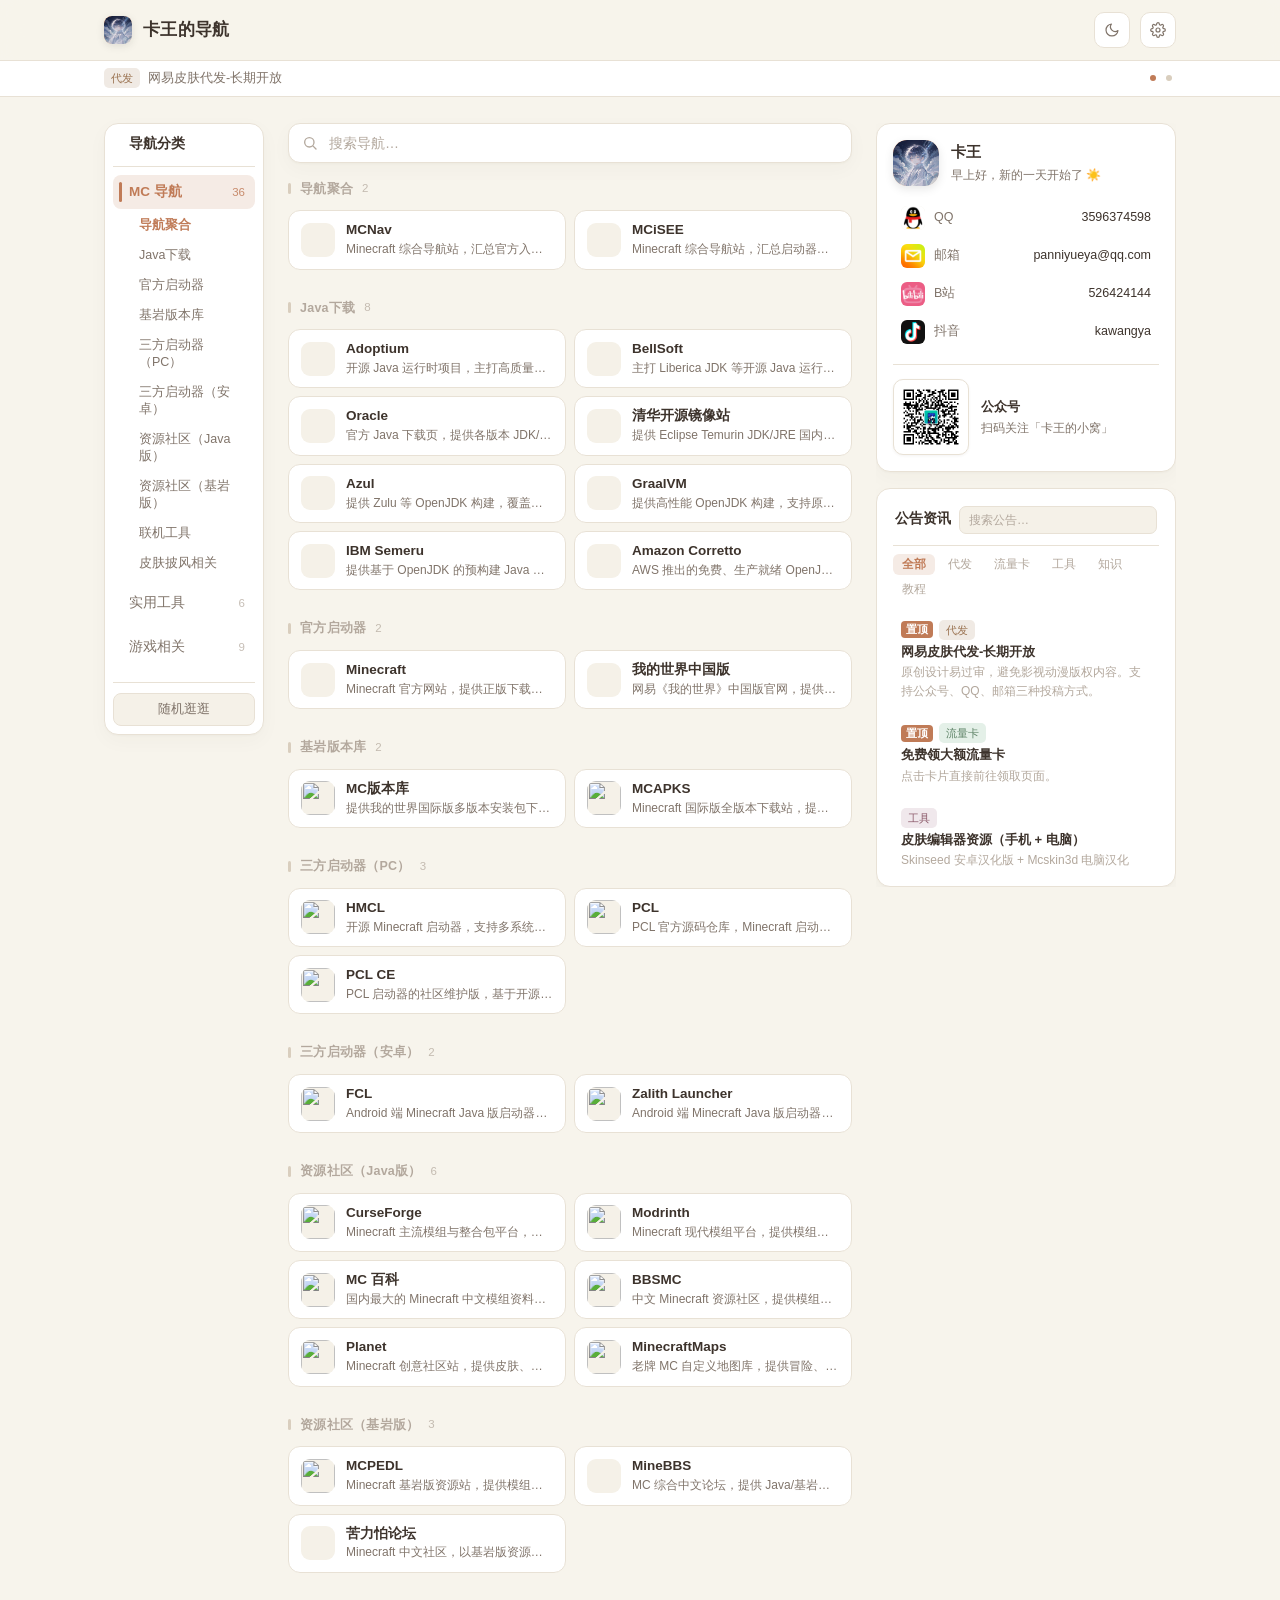
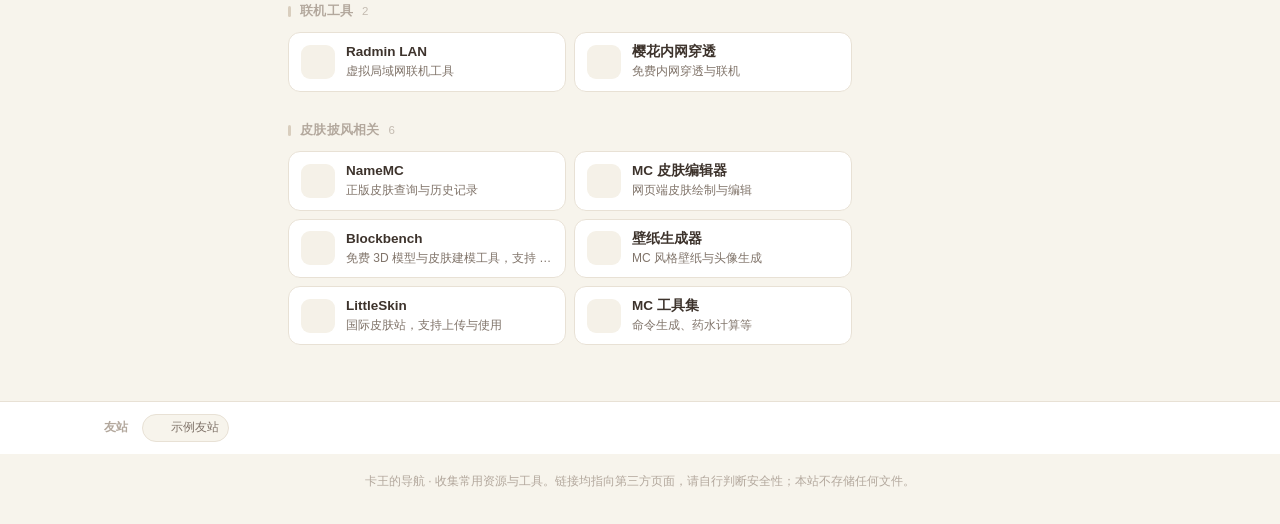
==== commit 5c9a5e2b: "1" ====
--- a/无编辑版/index.html
+++ b/无编辑版/index.html
@@ -6,7 +6,7 @@
 <meta name="author" content="卡王">
 <meta name="description" content="卡王的导航">
 <title>卡王的导航</title>
-<link rel="icon" href="images/favicon.ico" type="image/x-icon">
+<link rel="icon" href="../images/favicon.ico" type="image/x-icon">
 <link rel="apple-touch-icon" href="images/apple-touch-icon.png">
 <meta property="og:title" content="卡王的导航">
 <meta property="og:description" content="资源、工具与实用链接一站式入口">
@@ -48,7 +48,7 @@
   <div class="topbar-inner">
     <a class="brand" href="./" title="回到顶部 / 刷新页面">
       <span class="brand-mark">
-        <img data-fallback src="images/apple-touch-icon.png" alt="卡王的导航">
+        <img data-fallback src="../images/apple-touch-icon.png" alt="卡王的导航">
       </span>
       <span class="brand-name">卡王的导航</span>
     </a>
@@ -108,7 +108,7 @@
     <section class="panel" aria-label="个人账号">
       <div class="profile-top">
         <div class="avatar">
-          <img data-fallback src="images/apple-touch-icon.png" alt="卡王">
+          <img data-fallback src="../images/apple-touch-icon.png" alt="卡王">
         </div>
         <div class="profile-meta">
           <div class="profile-name">卡王</div>
@@ -119,28 +119,28 @@
       <div class="account-list">
         <a class="account-item" href="https://qm.qq.com/q/rqS3pr5QkM" target="_blank" rel="noopener" title="QQ：3596374598">
           <span class="acc-ico">
-            <img data-fallback src="images/qq.png" alt="QQ">
+            <img data-fallback src="../images/qq.png" alt="QQ">
           </span>
           <span class="acc-label">QQ</span>
           <span class="acc-value">3596374598</span>
         </a>
         <a class="account-item" href="mailto:panniyueya@qq.com" title="邮箱：panniyueya@qq.com">
           <span class="acc-ico">
-            <img data-fallback src="images/email.png" alt="邮箱">
+            <img data-fallback src="../images/email.png" alt="邮箱">
           </span>
           <span class="acc-label">邮箱</span>
           <span class="acc-value">panniyueya@qq.com</span>
         </a>
         <a class="account-item" href="https://space.bilibili.com/526424144" target="_blank" rel="noopener" title="哔哩哔哩：526424144">
           <span class="acc-ico">
-            <img data-fallback src="images/bilibili.png" alt="B站">
+            <img data-fallback src="../images/bilibili.png" alt="B站">
           </span>
           <span class="acc-label">B站</span>
           <span class="acc-value">526424144</span>
         </a>
         <a class="account-item" href="https://v.douyin.com/iLSLj2mq/" target="_blank" rel="noopener" title="抖音：kawangya">
           <span class="acc-ico">
-            <img data-fallback src="images/douyin.png" alt="抖音">
+            <img data-fallback src="../images/douyin.png" alt="抖音">
           </span>
           <span class="acc-label">抖音</span>
           <span class="acc-value">kawangya</span>
@@ -148,8 +148,8 @@
       </div>
 
       <div class="qr-block">
-        <a class="qr-code" id="qrCode" href="images/qr.png" target="_blank" rel="noopener" title="点击查看大图">
-          <img src="images/qr.png" alt="卡王的小窝 公众号二维码">
+        <a class="qr-code" id="qrCode" href="../images/qr.png" target="_blank" rel="noopener" title="点击查看大图">
+          <img src="../images/qr.png" alt="卡王的小窝 公众号二维码">
         </a>
         <div class="qr-text">
           <div class="qr-title">公众号</div>
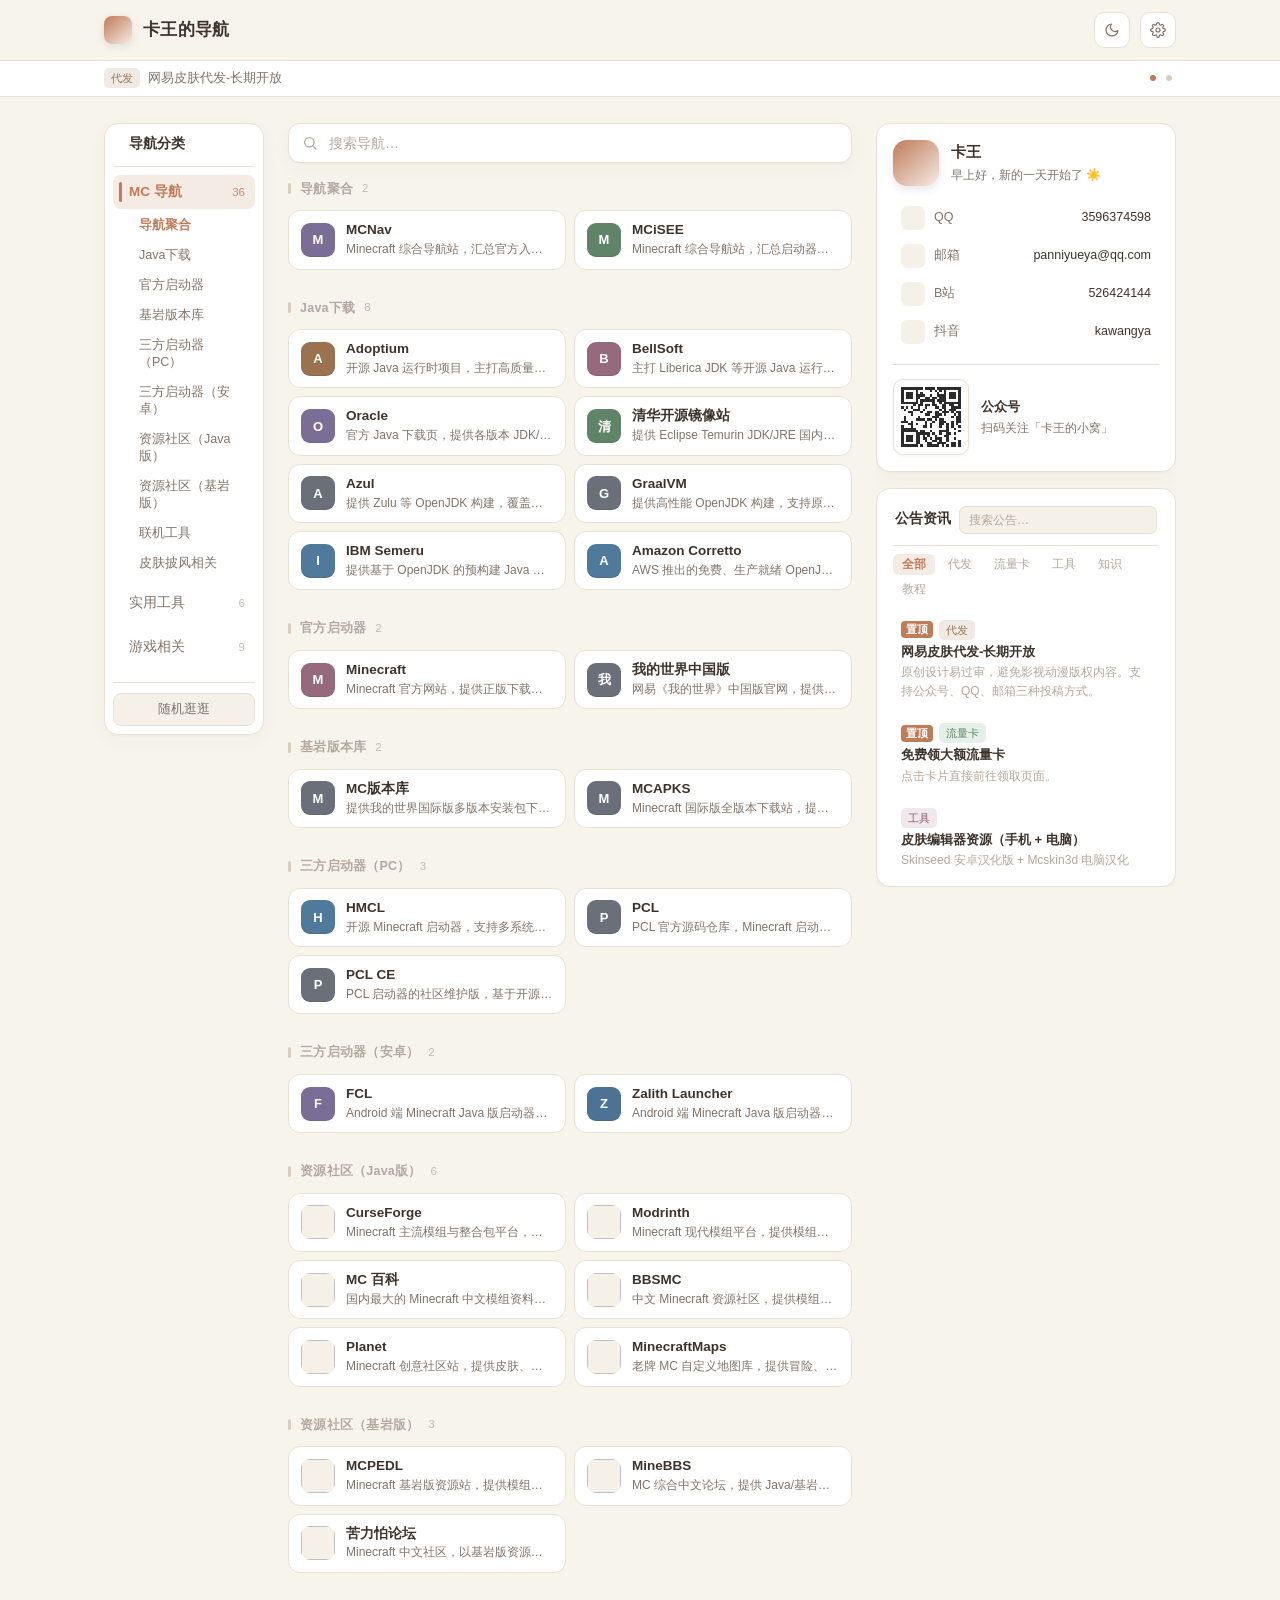
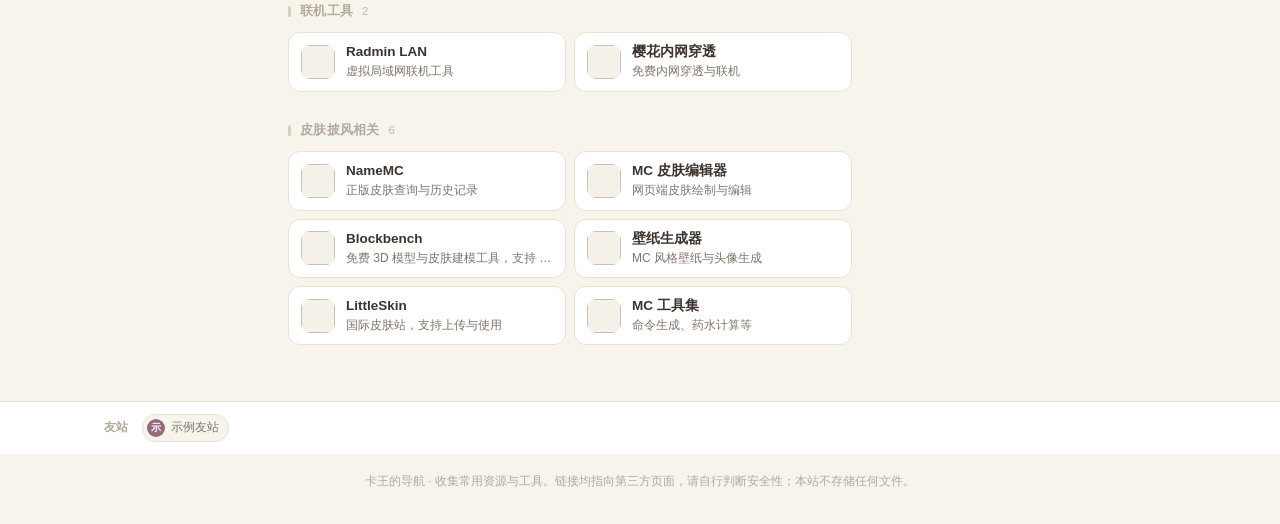
==== commit 18a9937a: "11" ====
--- a/无编辑版/index.html
+++ b/无编辑版/index.html
@@ -6,7 +6,7 @@
 <meta name="author" content="卡王">
 <meta name="description" content="卡王的导航">
 <title>卡王的导航</title>
-<link rel="icon" href="../images/favicon.ico" type="image/x-icon">
+<link rel="icon" href="images/favicon.ico" type="image/x-icon">
 <link rel="apple-touch-icon" href="images/apple-touch-icon.png">
 <meta property="og:title" content="卡王的导航">
 <meta property="og:description" content="资源、工具与实用链接一站式入口">
@@ -18,12 +18,9 @@
   (function () {
     try {
       var s = localStorage.getItem('site.theme');
-      var theme;
-      if (!s || s === 'system') {
-        theme = matchMedia('(prefers-color-scheme: dark)').matches ? 'dark' : 'light';
-      } else {
-        theme = s;
-      }
+      var theme = (!s || s === 'system')
+        ? (matchMedia('(prefers-color-scheme: dark)').matches ? 'dark' : 'light')
+        : s;
       document.documentElement.dataset.theme = theme;
 
       var raw = localStorage.getItem('site.settings');
@@ -33,9 +30,6 @@
           if (st && st.themeColor) document.documentElement.dataset.themeColor = st.themeColor;
         } catch (e) {}
       }
-      if (!document.documentElement.dataset.themeColor) {
-        document.documentElement.dataset.themeColor = 'orange';
-      }
     } catch (e) {}
   })();
 </script>
@@ -48,7 +42,7 @@
   <div class="topbar-inner">
     <a class="brand" href="./" title="回到顶部 / 刷新页面">
       <span class="brand-mark">
-        <img data-fallback src="../images/apple-touch-icon.png" alt="卡王的导航">
+        <img data-fallback src="images/apple-touch-icon.png" alt="卡王的导航">
       </span>
       <span class="brand-name">卡王的导航</span>
     </a>
@@ -108,7 +102,7 @@
     <section class="panel" aria-label="个人账号">
       <div class="profile-top">
         <div class="avatar">
-          <img data-fallback src="../images/apple-touch-icon.png" alt="卡王">
+          <img data-fallback src="images/apple-touch-icon.png" alt="卡王">
         </div>
         <div class="profile-meta">
           <div class="profile-name">卡王</div>
@@ -119,28 +113,28 @@
       <div class="account-list">
         <a class="account-item" href="https://qm.qq.com/q/rqS3pr5QkM" target="_blank" rel="noopener" title="QQ：3596374598">
           <span class="acc-ico">
-            <img data-fallback src="../images/qq.png" alt="QQ">
+            <img data-fallback src="images/qq.png" alt="QQ">
           </span>
           <span class="acc-label">QQ</span>
           <span class="acc-value">3596374598</span>
         </a>
         <a class="account-item" href="mailto:panniyueya@qq.com" title="邮箱：panniyueya@qq.com">
           <span class="acc-ico">
-            <img data-fallback src="../images/email.png" alt="邮箱">
+            <img data-fallback src="images/email.png" alt="邮箱">
           </span>
           <span class="acc-label">邮箱</span>
           <span class="acc-value">panniyueya@qq.com</span>
         </a>
         <a class="account-item" href="https://space.bilibili.com/526424144" target="_blank" rel="noopener" title="哔哩哔哩：526424144">
           <span class="acc-ico">
-            <img data-fallback src="../images/bilibili.png" alt="B站">
+            <img data-fallback src="images/bilibili.png" alt="B站">
           </span>
           <span class="acc-label">B站</span>
           <span class="acc-value">526424144</span>
         </a>
         <a class="account-item" href="https://v.douyin.com/iLSLj2mq/" target="_blank" rel="noopener" title="抖音：kawangya">
           <span class="acc-ico">
-            <img data-fallback src="../images/douyin.png" alt="抖音">
+            <img data-fallback src="images/douyin.png" alt="抖音">
           </span>
           <span class="acc-label">抖音</span>
           <span class="acc-value">kawangya</span>
@@ -148,8 +142,8 @@
       </div>
 
       <div class="qr-block">
-        <a class="qr-code" id="qrCode" href="../images/qr.png" target="_blank" rel="noopener" title="点击查看大图">
-          <img src="../images/qr.png" alt="卡王的小窝 公众号二维码">
+        <a class="qr-code" id="qrCode" href="images/qr.png" target="_blank" rel="noopener" title="点击查看大图">
+          <img src="images/qr.png" alt="卡王的小窝 公众号二维码">
         </a>
         <div class="qr-text">
           <div class="qr-title">公众号</div>
--- a/无编辑版/style.css
+++ b/无编辑版/style.css
@@ -5,7 +5,7 @@
 :root { --bg: #F7F4EC; --bg-blur: rgba(247, 244, 236, .82); --surface: #FFFFFF; --surface-2: #F5F1E8; --border: #E8E1D5; --border-strong: #D9CEBE; --text: #3D332C; --text-dim: #80746A; --text-mute: #B3A89D; --accent: #C07B57; --accent-soft: #F5EBE5; --dot: #C07B57; --radius: 14px; --shadow: 0 1px 2px rgba(61, 51, 44, .03), 0 6px 20px rgba(61, 51, 44, .03); --shadow-hover: 0 2px 4px rgba(61, 51, 44, .04), 0 10px 26px rgba(61, 51, 44, .05); }
 [data-theme="dark"] { --bg: #1A1816; --bg-blur: rgba(26, 24, 22, .82); --surface: #221F1C; --surface-2: #292521; --border: #36312C; --border-strong: #49423A; --text: #E6E3DF; --text-dim: #9F9791; --text-mute: #736C65; --accent: #D09A72; --accent-soft: #362B24; --dot: #D97757; --shadow: 0 1px 2px rgba(0, 0, 0, .4), 0 6px 20px rgba(0, 0, 0, .3); --shadow-hover: 0 2px 4px rgba(0, 0, 0, .45), 0 10px 26px rgba(0, 0, 0, .35); }
 
-/* 主题：海蓝 */
+/* 海蓝 */
 [data-theme-color="default"] { --bg: #F4F6F8; --bg-blur: rgba(244, 246, 248, .82); --surface: #FFFFFF; --surface-2: #F8FAFC; --border: #E2E8F0; --border-strong: #CBD5E1; --text: #26323F; --text-dim: #627284; --text-mute: #94A3B8; --accent: #3F729B; --accent-soft: #E8F1F7; --shadow: 0 1px 2px rgba(30, 41, 59, .03), 0 6px 20px rgba(30, 41, 59, .03); --shadow-hover: 0 2px 4px rgba(30, 41, 59, .04), 0 10px 26px rgba(30, 41, 59, .05); }
 [data-theme="dark"][data-theme-color="default"] { --bg: #131A22; --bg-blur: rgba(19, 26, 34, .82); --surface: #1C2631; --surface-2: #151E27; --border: #2D3B4A; --border-strong: #415366; --text: #E2E8F0; --text-dim: #8A9CAF; --text-mute: #5C6E82; --accent: #7BA4C4; --accent-soft: #1E3348; --shadow: 0 1px 2px rgba(0, 0, 0, .4), 0 6px 20px rgba(0, 0, 0, .3); --shadow-hover: 0 2px 4px rgba(0, 0, 0, .45), 0 10px 26px rgba(0, 0, 0, .35); }
 
@@ -47,8 +47,6 @@
 .brand-mark img, .avatar img, .friend-ico img { position: absolute; inset: 0; width: 100%; height: 100%; object-fit: cover; display: block; border-radius: inherit; }
 .brand-mark { width: 28px; height: 28px; }
 .avatar { width: 46px; height: 46px; }
-.friend-ico { width: 18px; height: 18px; }
-.qr-code { width: 76px; height: 76px; }
 
 /* 顶栏 */
 .topbar { position: sticky; top: 0; z-index: 50; background: var(--bg-blur); backdrop-filter: blur(14px) saturate(1.5); -webkit-backdrop-filter: blur(14px) saturate(1.5); border-bottom: 1px solid var(--border); transition: background-color .3s ease, border-color .3s ease; }
@@ -124,12 +122,6 @@
 .nav-card:focus-visible { outline: 2px solid var(--accent); outline-offset: 2px; }
 .nav-ico { display: grid; place-items: center; border-radius: 9px; color: #fff; font-size: 13px; font-weight: 600; line-height: 1; box-shadow: inset 0 -1px 0 rgba(0, 0, 0, .08); background: var(--surface-2); width: 34px; height: 34px; }
 .nav-ico.nav-ico-img { background: var(--surface-2) !important; border: none; box-shadow: none; overflow: hidden; }
-[data-theme="dark"] .nav-ico.nav-ico-img,
-[data-theme="dark"] .acc-ico {
-  background: rgba(255, 255, 255, 0.1) !important;
-  border: 1px solid rgba(255, 255, 255, 0.05);
-  box-shadow: inset 0 0 0 1px rgba(0, 0, 0, 0.05);
-}
 .nav-ico.nav-ico-img img { position: static !important; width: 100% !important; height: 100% !important; object-fit: contain !important; padding: 0; border-radius: 0; }
 .nav-info { min-width: 0; flex: 1; overflow: hidden; display: flex; flex-direction: column; gap: 1px; }
 .nav-name { font-size: 13.5px; font-weight: 600; color: var(--text); line-height: 1.4; white-space: nowrap; overflow: hidden; text-overflow: ellipsis; }
@@ -140,12 +132,13 @@
 .nav-card.dropdown-open { border-color: var(--accent); box-shadow: 0 0 0 3px var(--accent-soft); }
 
 /* 内联下拉 */
-.inline-links { position: fixed; z-index: 85; display: flex; flex-direction: column; gap: 2px; padding: 6px; border-radius: 10px; border: 1px solid var(--border); background: var(--surface); box-shadow: 0 8px 24px rgba(0, 0, 0, .12), 0 2px 6px rgba(0, 0, 0, .06); opacity: 0; transform: translateY(-4px); transition: opacity .15s ease, transform .15s ease; max-height: 60vh; overflow-y: auto; }
+.inline-links { position: fixed; z-index: 85; display: flex; flex-direction: column; gap: 2px; padding: 6px; border-radius: 10px; border: 1px solid var(--border); background: var(--surface); box-shadow: 0 8px 24px rgba(0, 0, 0, .12), 0 2px 6px rgba(0, 0, 0, .06); opacity: 0; transform: translateY(-4px); transition: opacity .15s ease, transform .15s ease; max-height: 60vh; overflow-y: auto; overflow-x: hidden; }
 .inline-links.show { opacity: 1; transform: none; }
 [data-theme="dark"] .inline-links { box-shadow: 0 8px 24px rgba(0, 0, 0, .55), 0 2px 6px rgba(0, 0, 0, .3); }
 .inline-link { display: flex; align-items: center; gap: 6px; padding: 9px 12px; border-radius: 8px; text-decoration: none; color: var(--text); font-size: 13.5px; font-weight: 500; line-height: 1.4; min-height: 40px; cursor: pointer; transition: background-color .15s ease, color .15s ease; }
 .inline-link:hover, .inline-link:focus-visible { background: var(--accent-soft); color: var(--accent); outline: none; }
-.inline-link-text { overflow: hidden; text-overflow: ellipsis; white-space: nowrap; }
+.inline-link-text { flex: 1; min-width: 0; overflow: hidden; display: flex; }
+.inline-link-inner { white-space: nowrap; display: inline-block; }
 .inline-link-badge { flex-shrink: 0; font-size: 10.5px; font-weight: 600; padding: 1px 5px; border-radius: 4px; background: var(--dot); color: #fff; line-height: 1.4; }
 @media (max-width: 640px) { .inline-links { padding: 5px; } .inline-link { padding: 9px 12px; min-height: 42px; } }
 
@@ -178,10 +171,17 @@
 .acc-ico { display: grid; place-items: center; border-radius: 6px; background: var(--surface-2); border: none; box-shadow: none; width: 24px; height: 24px; flex-shrink: 0; overflow: hidden; }
 .acc-ico img { position: static !important; width: 100% !important; height: 100% !important; object-fit: contain !important; padding: 0; border-radius: 0; }
 
+/* 夜间模式图标亮底适配 */
+[data-theme="dark"] .nav-ico.nav-ico-img,
+[data-theme="dark"] .acc-ico {
+  background: rgba(255, 255, 255, 0.1) !important;
+  box-shadow: inset 0 0 0 1px rgba(0, 0, 0, 0.05);
+}
+
 .acc-label { font-size: 12.5px; color: var(--text-dim); flex-shrink: 0; }
 .acc-value { margin-left: auto; font-size: 12.5px; font-weight: 500; color: var(--text); white-space: nowrap; overflow: hidden; text-overflow: ellipsis; }
 .qr-block { display: flex; align-items: center; gap: 12px; margin-top: 14px; padding-top: 14px; border-top: 1px solid var(--border); }
-.qr-code { display: block; flex-shrink: 0; padding: 5px; border-radius: 10px; background: #fff; border: 1px solid var(--border); box-shadow: 0 1px 3px rgba(60, 50, 40, .06); text-decoration: none; }
+.qr-code { width: 76px; height: 76px; display: block; flex-shrink: 0; padding: 5px; border-radius: 10px; background: #fff; border: 1px solid var(--border); box-shadow: 0 1px 3px rgba(60, 50, 40, .06); text-decoration: none; }
 .qr-code img, .qr-code svg { display: block; width: 100%; height: 100%; }
 .qr-code img { object-fit: contain; border-radius: 6px; cursor: zoom-in; }
 .qr-text { min-width: 0; }
@@ -329,7 +329,7 @@
 .friends-grid { display: flex; flex-wrap: wrap; gap: 6px; flex: 1; }
 .friend-card { display: inline-flex; align-items: center; gap: 6px; padding: 3px 9px 3px 4px; border-radius: 999px; border: 1px solid var(--border); background: var(--bg); text-decoration: none; color: var(--text-dim); font-size: 12px; max-width: 200px; transition: all .18s; }
 .friend-card:hover { border-color: var(--border-strong); color: var(--text); background: var(--surface-2); }
-.friend-ico { display: grid; place-items: center; border-radius: 50%; color: #fff; font-size: 10px; font-weight: 600; line-height: 1; }
+.friend-ico { width: 18px; height: 18px; display: grid; place-items: center; border-radius: 50%; color: #fff; font-size: 10px; font-weight: 600; line-height: 1; }
 .friend-name { white-space: nowrap; overflow: hidden; text-overflow: ellipsis; font-weight: 500; }
 .site-footer { max-width: 1120px; margin: 0 auto; padding: 18px 24px 32px; font-size: 12px; color: var(--text-mute); text-align: center; }
 .cat-block { display: flex; flex-direction: column; }
@@ -342,7 +342,7 @@
 
 @media (max-width: 1024px) { .layout { grid-template-columns: 1fr; gap: 20px; padding: 22px 16px 40px; } .cat-col { position: static; padding: 0; background: transparent; border: none; box-shadow: none; } .cat-title, .cat-foot { display: none; } .cat-nav { flex-direction: row; overflow-x: auto; gap: 4px; padding-bottom: 1px; border-bottom: 1px solid var(--border); scrollbar-width: none; } .cat-nav::-webkit-scrollbar { display: none; } .cat-tab { width: auto; flex-shrink: 0; padding: 7px 12px 9px; border-radius: 0; background: transparent; text-align: center; } .cat-tab::before { display: none; } .cat-tab:hover { background: transparent; color: var(--text); } .cat-tab.active { background: transparent; color: var(--accent); } .cat-tab.active::after { content: ''; position: absolute; left: 8px; right: 8px; bottom: -1px; height: 2px; background: var(--accent); border-radius: 2px 2px 0 0; } .cat-tab-count { font-size: 10.5px; } .side-col { position: static; } .sub-cats-wrap { display: none !important; } .cat-block { display: contents; } }
 @media (min-width: 1025px) { .group-nav { display: none !important; } .notice-bar { position: sticky; top: 60px; z-index: 49; } .nav-search { position: sticky; top: calc(60px + var(--notice-bar-h, 0px)) !important; z-index: 30; background: var(--bg); padding: 16px 0 16px; margin-top: -16px; } .cat-col { position: sticky; top: calc(84px + var(--notice-bar-h, 0px)); max-height: calc(100vh - 110px - var(--notice-bar-h, 0px)); overflow-y: auto; scrollbar-width: none; } .cat-col::-webkit-scrollbar { display: none; } .side-col { position: sticky; top: calc(84px + var(--notice-bar-h, 0px)); height: calc(100vh - 100px - var(--notice-bar-h, 0px)); display: flex; flex-direction: column; gap: 16px; overflow: hidden; } .side-col > .panel:first-child { flex-shrink: 0; } .side-col > .panel:last-child { flex: 1; display: flex; flex-direction: column; min-height: 0; } .panel-head, .notice-tabs { flex-shrink: 0; } .notice-list { flex: 1; overflow-y: auto; min-height: 0; padding: 4px 4px 16px 0; } .notice-list::-webkit-scrollbar { width: 6px; } .notice-list::-webkit-scrollbar-thumb { background: var(--border-strong); border: none; border-radius: 6px; } .notice-list::-webkit-scrollbar-thumb:hover { background: var(--text-mute); } .nav-grid { grid-template-columns: repeat(auto-fill, minmax(190px, 1fr)); gap: 8px; } .nav-card { padding: 10px 12px; } }
-@media (max-width: 640px) { .topbar-inner { padding: 0 14px; gap: 8px; } .brand { gap: 9px; font-size: 15.5px; } .brand-mark { width: 26px; height: 26px; } .notice-bar-inner { padding: 7px 14px; } .nav-search { top: 60px; padding: 6px 0 10px; margin-top: 0; } .nav-search .search-wrap input { height: 36px; font-size: 13px; padding: 0 12px 0 36px; } .nav-search .search-icon { left: 12px; width: 14px; height: 14px; } .cat-tab { padding: 6px 8px 8px 10px; font-size: 13px; } .nav-grid { grid-template-columns: repeat(auto-fill, minmax(158px, 1fr)); } .nav-card { padding: 11px 12px; } .nav-ico { width: 30px; height: 30px; font-size: 12px; border-radius: 8px; } .modal-mask { padding: 14px; } .modal { max-height: 88vh; } .modal-head { padding: 16px 18px 0; } .modal-title { padding: 0 18px; } .modal-body { padding: 12px 18px 12px; } .modal-actions { padding: 12px 18px 16px; } .kv-item { grid-template-columns: 68px 1fr; gap: 8px; } .back-top { right: 16px; bottom: 16px; } .lightbox { padding: 20px 12px 66px; } .lightbox-close { top: 10px; right: 10px; width: 36px; height: 36px; font-size: 20px; } .lightbox-hint { display: none; } .friends-inner { padding: 10px 14px; gap: 8px; } .settings-panel { width: 100vw; max-width: 100vw; } .settings-head { padding: 14px 16px 12px; } .settings-body { padding: 2px 16px 14px; } .settings-foot { padding: 10px 16px 14px; } }
+@media (max-width: 640px) { .topbar-inner { padding: 0 14px; gap: 8px; } .brand { gap: 9px; font-size: 15.5px; } .brand-mark { width: 26px; height: 26px; } .notice-bar-inner { padding: 7px 14px; } .nav-search { top: 60px; padding: 6px 0 10px; margin-top: 0; } .nav-search .search-wrap input { height: 36px; font-size: 13px; padding: 0 12px 0 36px; } .nav-search .search-icon { left: 12px; width: 14px; height: 14px; } .cat-tab { padding: 6px 8px 8px 10px; font-size: 13px; } .nav-grid { grid-template-columns: repeat(auto-fill, minmax(158px, 1fr)); } .nav-card { padding: 11px 12px; } .nav-ico { width: 30px; height: 30px; font-size: 12px; border-radius: 8px; } .modal-mask { padding: 14px; } .modal { max-height: 88vh; } .modal-head { padding: 16px 18px 0; } .modal-title { padding: 0 18px; } .modal-body { padding: 12px 18px 12px; } .modal-actions { padding: 12px 18px 16px; } .kv-item { grid-template-columns: 68px 1fr; gap: 8px; } .back-top { right: 16px; bottom: 16px; } .lightbox { padding: 20px 12px 66px; } .lightbox-close { top: 10px; right: 10px; width: 36px; height: 36px; font-size: 20px; } .lightbox-hint { display: none; } .friends-inner { padding: 10px 14px; gap: 8px; } .settings-panel { width: 100vw; max-width: 100vw; } .settings-head { padding: 14px 16px 12px; } .settings-body { padding: 2px 16px 14px; } .settings-foot { padding: 10px 16px 14px; } .inline-link-inner { white-space: normal; word-break: break-all; line-height: 1.4; } .inline-link { align-items: flex-start; } .inline-link-badge { margin-top: 2px; } }
 @media (max-width: 400px) { .cat-tab-count { display: none; } }
 
 @keyframes fadeInContent { from { opacity: 0; transform: translateY(4px); } to { opacity: 1; transform: none; } }
